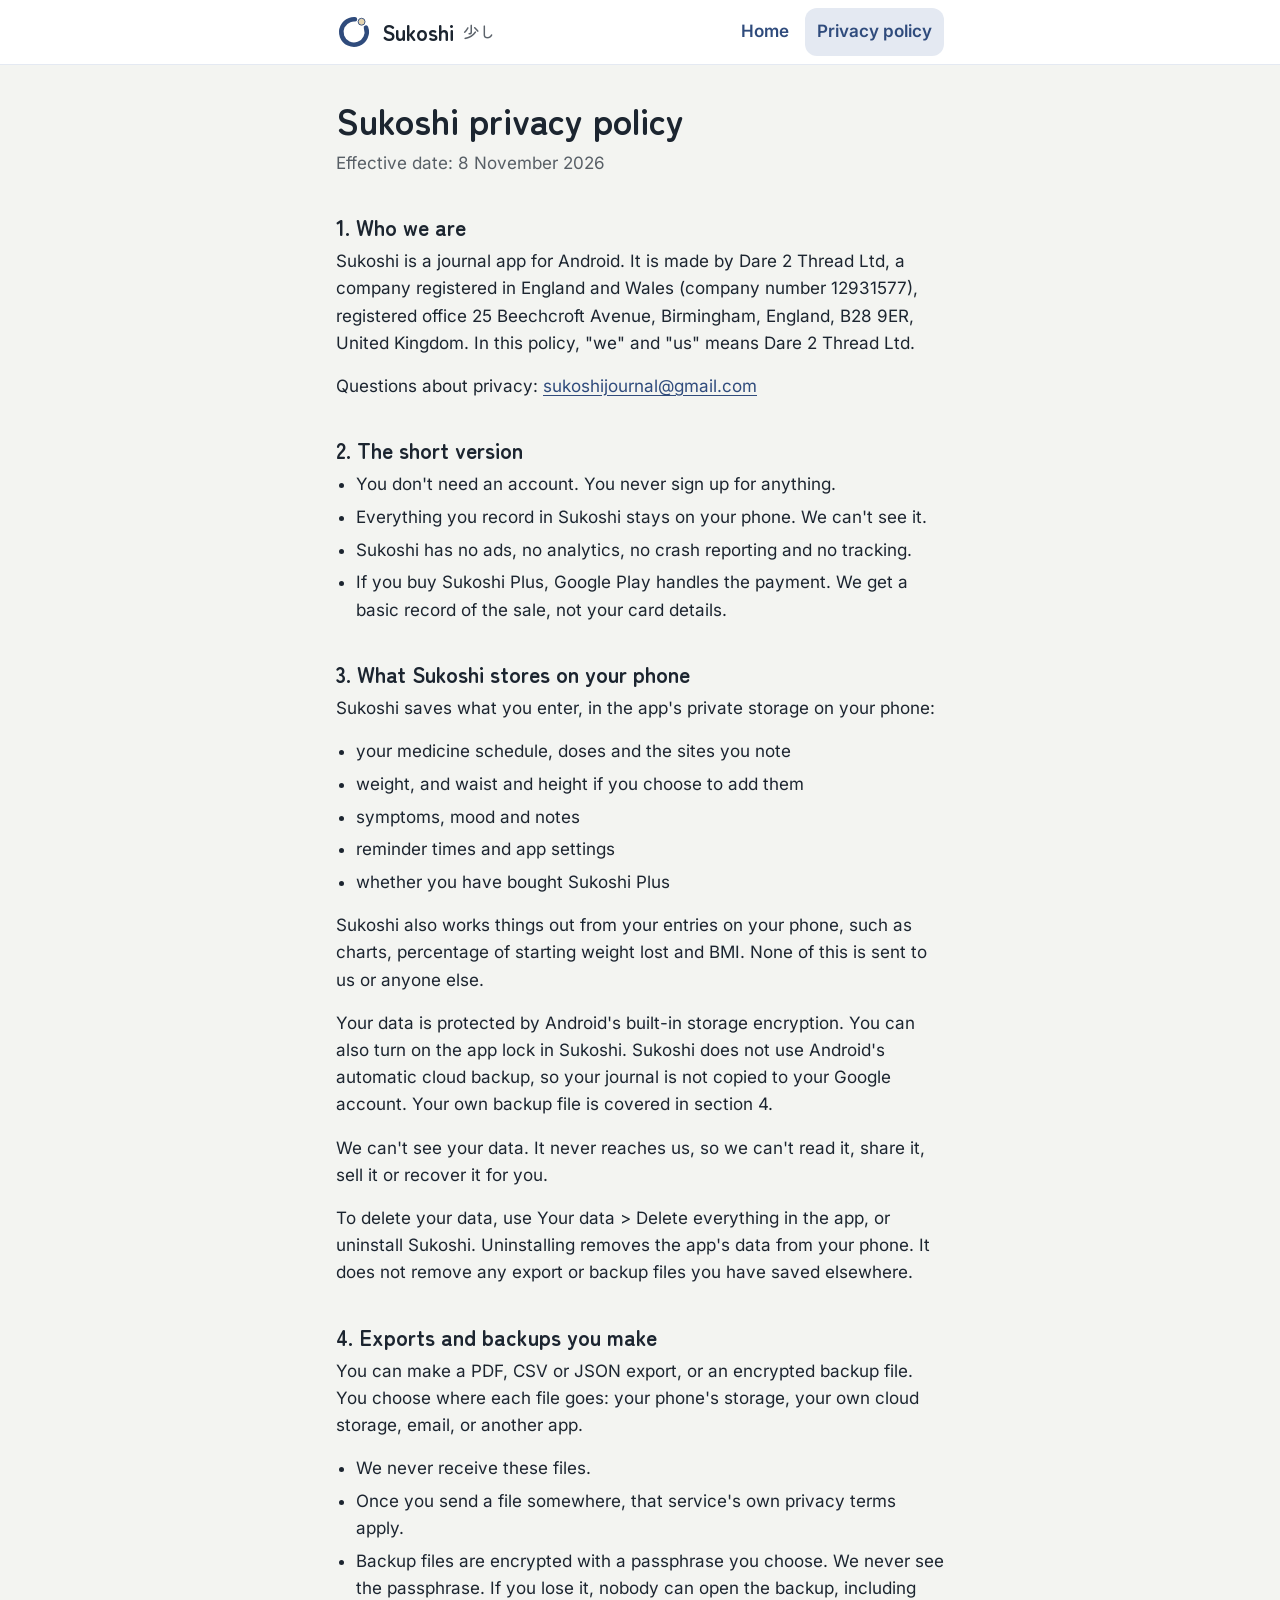
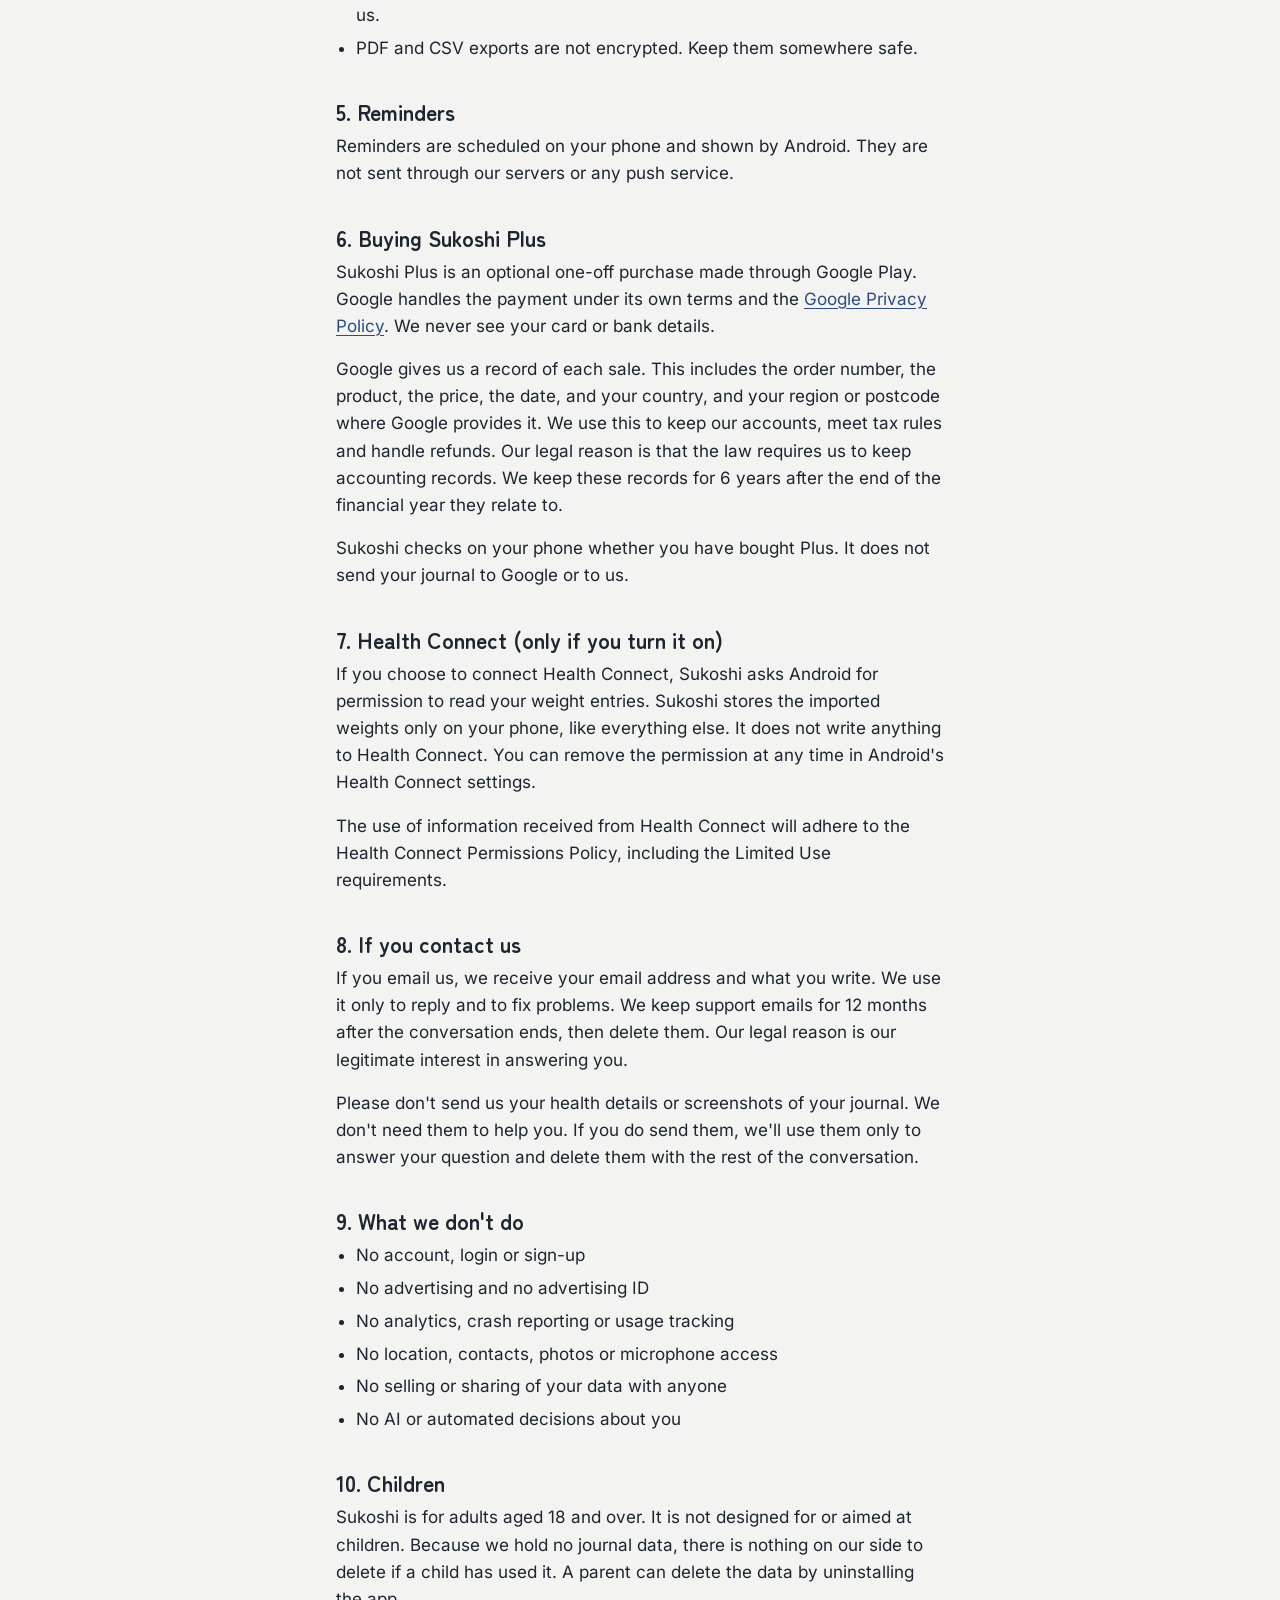
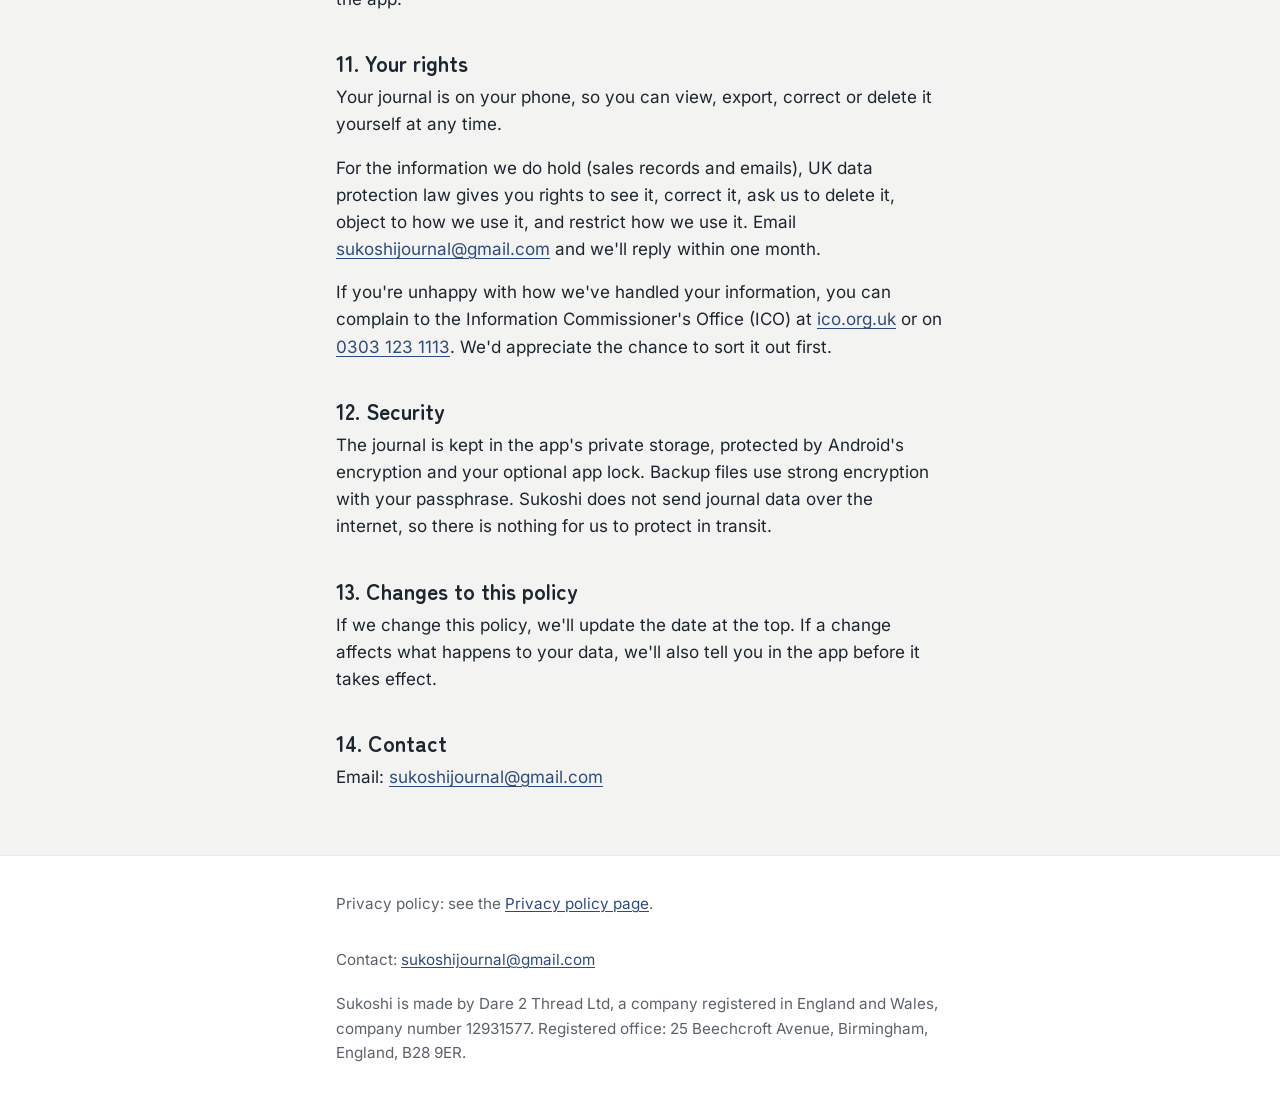
==== privacy-policy.html @ f838f562 "﻿Sukoshi website: home page and privacy policy - Two static pages from the client's approved text (v" ====
<!DOCTYPE html>
<html lang="en-GB">
<head>
  <meta charset="utf-8">
  <meta name="viewport" content="width=device-width, initial-scale=1">
  <title>Privacy policy · Sukoshi</title>
  <meta name="description" content="Sukoshi is a journal app for Android.">
  <meta name="referrer" content="no-referrer">
  <meta http-equiv="Content-Security-Policy" content="default-src 'none'; style-src 'self'; font-src 'self'; img-src 'self'; base-uri 'none'; form-action 'none'">
  <link rel="stylesheet" href="assets/site.css">
  <link rel="icon" href="assets/logo.svg" type="image/svg+xml">
</head>
<body>
  <a class="skip-link" href="#main">Skip to content</a>
  <header class="site-header">
    <div class="wrap">
      <a class="brand" href="index.html"><img src="assets/logo.svg" alt="" width="36" height="36">Sukoshi <span class="jp" lang="ja">少し</span></a>
      <nav class="site-nav" aria-label="Main">
        <a href="index.html">Home</a>
        <a href="privacy-policy.html" aria-current="page">Privacy policy</a>
      </nav>
    </div>
  </header>
  <main id="main">
    <div class="wrap">
      <h1>Sukoshi privacy policy</h1>
      <p class="effective">Effective date: 8 November 2026</p>

      <h2>1. Who we are</h2>
      <p>Sukoshi is a journal app for Android. It is made by Dare 2 Thread Ltd, a company registered in England and Wales (company number 12931577), registered office 25 Beechcroft Avenue, Birmingham, England, B28 9ER, United Kingdom. In this policy, "we" and "us" means Dare 2 Thread Ltd.</p>
      <p>Questions about privacy: <a href="mailto:sukoshijournal@gmail.com">sukoshijournal@gmail.com</a></p>

      <h2>2. The short version</h2>
      <ul>
        <li>You don't need an account. You never sign up for anything.</li>
        <li>Everything you record in Sukoshi stays on your phone. We can't see it.</li>
        <li>Sukoshi has no ads, no analytics, no crash reporting and no tracking.</li>
        <li>If you buy Sukoshi Plus, Google Play handles the payment. We get a basic record of the sale, not your card details.</li>
      </ul>

      <h2>3. What Sukoshi stores on your phone</h2>
      <p>Sukoshi saves what you enter, in the app's private storage on your phone:</p>
      <ul>
        <li>your medicine schedule, doses and the sites you note</li>
        <li>weight, and waist and height if you choose to add them</li>
        <li>symptoms, mood and notes</li>
        <li>reminder times and app settings</li>
        <li>whether you have bought Sukoshi Plus</li>
      </ul>
      <p>Sukoshi also works things out from your entries on your phone, such as charts, percentage of starting weight lost and BMI. None of this is sent to us or anyone else.</p>
      <p>Your data is protected by Android's built-in storage encryption. You can also turn on the app lock in Sukoshi. Sukoshi does not use Android's automatic cloud backup, so your journal is not copied to your Google account. Your own backup file is covered in section 4.</p>
      <p>We can't see your data. It never reaches us, so we can't read it, share it, sell it or recover it for you.</p>
      <p>To delete your data, use Your data &gt; Delete everything in the app, or uninstall Sukoshi. Uninstalling removes the app's data from your phone. It does not remove any export or backup files you have saved elsewhere.</p>

      <h2>4. Exports and backups you make</h2>
      <p>You can make a PDF, CSV or JSON export, or an encrypted backup file. You choose where each file goes: your phone's storage, your own cloud storage, email, or another app.</p>
      <ul>
        <li>We never receive these files.</li>
        <li>Once you send a file somewhere, that service's own privacy terms apply.</li>
        <li>Backup files are encrypted with a passphrase you choose. We never see the passphrase. If you lose it, nobody can open the backup, including us.</li>
        <li>PDF and CSV exports are not encrypted. Keep them somewhere safe.</li>
      </ul>

      <h2>5. Reminders</h2>
      <p>Reminders are scheduled on your phone and shown by Android. They are not sent through our servers or any push service.</p>

      <h2>6. Buying Sukoshi Plus</h2>
      <p>Sukoshi Plus is an optional one-off purchase made through Google Play. Google handles the payment under its own terms and the <a href="https://policies.google.com/privacy" rel="noopener noreferrer">Google Privacy Policy</a>. We never see your card or bank details.</p>
      <p>Google gives us a record of each sale. This includes the order number, the product, the price, the date, and your country, and your region or postcode where Google provides it. We use this to keep our accounts, meet tax rules and handle refunds. Our legal reason is that the law requires us to keep accounting records. We keep these records for 6 years after the end of the financial year they relate to.</p>
      <p>Sukoshi checks on your phone whether you have bought Plus. It does not send your journal to Google or to us.</p>

      <h2>7. Health Connect (only if you turn it on)</h2>
      <p>If you choose to connect Health Connect, Sukoshi asks Android for permission to read your weight entries. Sukoshi stores the imported weights only on your phone, like everything else. It does not write anything to Health Connect. You can remove the permission at any time in Android's Health Connect settings.</p>
      <p>The use of information received from Health Connect will adhere to the Health Connect Permissions Policy, including the Limited Use requirements.</p>

      <h2>8. If you contact us</h2>
      <p>If you email us, we receive your email address and what you write. We use it only to reply and to fix problems. We keep support emails for 12 months after the conversation ends, then delete them. Our legal reason is our legitimate interest in answering you.</p>
      <p>Please don't send us your health details or screenshots of your journal. We don't need them to help you. If you do send them, we'll use them only to answer your question and delete them with the rest of the conversation.</p>

      <h2>9. What we don't do</h2>
      <ul>
        <li>No account, login or sign-up</li>
        <li>No advertising and no advertising ID</li>
        <li>No analytics, crash reporting or usage tracking</li>
        <li>No location, contacts, photos or microphone access</li>
        <li>No selling or sharing of your data with anyone</li>
        <li>No AI or automated decisions about you</li>
      </ul>

      <h2>10. Children</h2>
      <p>Sukoshi is for adults aged 18 and over. It is not designed for or aimed at children. Because we hold no journal data, there is nothing on our side to delete if a child has used it. A parent can delete the data by uninstalling the app.</p>

      <h2>11. Your rights</h2>
      <p>Your journal is on your phone, so you can view, export, correct or delete it yourself at any time.</p>
      <p>For the information we do hold (sales records and emails), UK data protection law gives you rights to see it, correct it, ask us to delete it, object to how we use it, and restrict how we use it. Email <a href="mailto:sukoshijournal@gmail.com">sukoshijournal@gmail.com</a> and we'll reply within one month.</p>
      <p>If you're unhappy with how we've handled your information, you can complain to the Information Commissioner's Office (ICO) at <a href="https://ico.org.uk" rel="noopener noreferrer">ico.org.uk</a> or on <a href="tel:+443031231113">0303 123 1113</a>. We'd appreciate the chance to sort it out first.</p>

      <h2>12. Security</h2>
      <p>The journal is kept in the app's private storage, protected by Android's encryption and your optional app lock. Backup files use strong encryption with your passphrase. Sukoshi does not send journal data over the internet, so there is nothing for us to protect in transit.</p>

      <h2>13. Changes to this policy</h2>
      <p>If we change this policy, we'll update the date at the top. If a change affects what happens to your data, we'll also tell you in the app before it takes effect.</p>

      <h2>14. Contact</h2>
      <p>Email: <a href="mailto:sukoshijournal@gmail.com">sukoshijournal@gmail.com</a></p>
    </div>
  </main>
  <footer class="site-footer">
    <div class="wrap">
      <p>Privacy policy: see the <a href="privacy-policy.html">Privacy policy page</a>.</p>
      <p>Contact: <a href="mailto:sukoshijournal@gmail.com">sukoshijournal@gmail.com</a></p>
      <p>Sukoshi is made by Dare 2 Thread Ltd, a company registered in England and Wales, company number 12931577. Registered office: 25 Beechcroft Avenue, Birmingham, England, B28 9ER.</p>
    </div>
  </footer>
</body>
</html>
---- assets/site.css ----
/* Sukoshi website styles. Colours mirror the app's src/constants/theme.ts. No red anywhere. */

@font-face {
  font-family: 'Inter';
  src: url('fonts/inter-400.woff2') format('woff2');
  font-weight: 400;
  font-style: normal;
  font-display: swap;
}
@font-face {
  font-family: 'Inter';
  src: url('fonts/inter-600.woff2') format('woff2');
  font-weight: 600;
  font-style: normal;
  font-display: swap;
}
@font-face {
  font-family: 'Zen Maru Gothic';
  src: url('fonts/zen-maru-gothic-500.woff2') format('woff2');
  font-weight: 500;
  font-style: normal;
  font-display: swap;
}
@font-face {
  font-family: 'Zen Maru Gothic';
  src: url('fonts/zen-maru-gothic-700.woff2') format('woff2');
  font-weight: 700;
  font-style: normal;
  font-display: swap;
}

:root {
  color-scheme: light;
  --ai-indigo: #2f4b7c;
  --moss: #3e6a4b;
  --sumi-ink: #1c2530;
  --ink-muted: rgba(28, 37, 48, 0.72);
  --kinari-sand: #e6d5b0;
  --mist: #e4e9f2;
  --paper: #f3f4f1;
  --white: #ffffff;
  --ochre-text: #7f6128;
  --ochre-sand: #f6f0e1;
  --font-heading: 'Zen Maru Gothic', 'Inter', system-ui, sans-serif;
  --font-body: 'Inter', 'Zen Maru Gothic', system-ui, sans-serif;
  --gutter: 16px;
  --measure: 40rem;
  --radius: 12px;
  --touch: 48px;
}

* { box-sizing: border-box; }

html { -webkit-text-size-adjust: 100%; }

body {
  margin: 0;
  background: var(--paper);
  color: var(--sumi-ink);
  font-family: var(--font-body);
  font-weight: 400;
  font-size: 1.0625rem;
  line-height: 1.6;
}

.skip-link {
  position: absolute;
  left: var(--gutter);
  top: -100px;
  background: var(--ai-indigo);
  color: var(--white);
  padding: 0.75rem 1rem;
  border-radius: var(--radius);
  z-index: 10;
}
.skip-link:focus { top: var(--gutter); }

.wrap {
  max-width: var(--measure);
  margin: 0 auto;
  padding: 0 var(--gutter);
}

/* Header */
.site-header {
  background: var(--white);
  border-bottom: 1px solid var(--mist);
}
.site-header .wrap {
  display: flex;
  align-items: center;
  justify-content: space-between;
  gap: 1rem;
  min-height: 64px;
  flex-wrap: wrap;
}
.brand {
  display: inline-flex;
  align-items: center;
  gap: 0.6rem;
  min-height: var(--touch);
  color: var(--sumi-ink);
  text-decoration: none;
  font-family: var(--font-heading);
  font-weight: 700;
  font-size: 1.35rem;
}
.brand img { width: 36px; height: 36px; }
.brand .jp {
  font-family: 'Zen Maru Gothic', sans-serif;
  font-weight: 500;
  color: var(--ink-muted);
  font-size: 1rem;
}
.site-nav { display: flex; gap: 0.25rem; flex-wrap: wrap; }
.site-nav a {
  display: inline-flex;
  align-items: center;
  min-height: var(--touch);
  padding: 0 0.75rem;
  border-radius: var(--radius);
  color: var(--ai-indigo);
  font-weight: 600;
  text-decoration: none;
}
.site-nav a:hover { background: var(--mist); }
.site-nav a[aria-current='page'] { background: var(--mist); }

/* Content */
main { padding: 2rem 0 3rem; }

h1, h2, h3 {
  font-family: var(--font-heading);
  font-weight: 700;
  line-height: 1.25;
  color: var(--sumi-ink);
}
h1 { font-size: 2.25rem; margin: 0 0 0.5rem; }
h2 { font-size: 1.35rem; margin: 2.25rem 0 0.5rem; }
p { margin: 0 0 1rem; }

.tagline {
  font-family: var(--font-heading);
  font-weight: 500;
  font-size: 1.25rem;
  color: var(--ai-indigo);
  margin-bottom: 1.5rem;
}
.effective { color: var(--ink-muted); }

ul { padding-left: 1.25rem; margin: 0 0 1rem; }
li { margin: 0.35rem 0; }

.promises {
  list-style: none;
  padding: 0;
  margin: 1.5rem 0;
}
.promises li {
  position: relative;
  background: var(--white);
  border: 1px solid var(--mist);
  border-radius: var(--radius);
  padding: 0.9rem 1rem 0.9rem 2.6rem;
  margin: 0.6rem 0;
}
.promises li::before {
  content: '';
  position: absolute;
  left: 1rem;
  top: 1.35rem;
  width: 0.7rem;
  height: 0.7rem;
  border-radius: 50%;
  background: var(--kinari-sand);
  border: 2px solid var(--ai-indigo);
}

/* A quiet label, not a button: it isn't tappable, so it mustn't look like it is. */
.coming-soon {
  display: inline-block;
  color: var(--ai-indigo);
  font-weight: 600;
  border-left: 4px solid var(--kinari-sand);
  padding: 0.2rem 0 0.2rem 0.75rem;
  margin: 0.5rem 0 1.5rem;
}

.notice {
  background: var(--mist);
  border-radius: var(--radius);
  padding: 1rem 1.1rem;
  margin: 1.5rem 0;
}

a { color: var(--ai-indigo); text-underline-offset: 0.15em; }
a:focus-visible, .site-nav a:focus-visible, .brand:focus-visible {
  outline: 3px solid var(--ai-indigo);
  outline-offset: 2px;
}

/* Footer */
.site-footer {
  border-top: 1px solid var(--mist);
  background: var(--white);
  color: var(--ink-muted);
  font-size: 0.95rem;
  padding: 1.5rem 0 2rem;
}
.site-footer p { margin: 0 0 0.5rem; }
.site-footer a {
  display: inline-flex;
  align-items: center;
  min-height: var(--touch);
}

@media (max-width: 480px) {
  h1 { font-size: 1.9rem; }
  body { font-size: 1rem; }
}
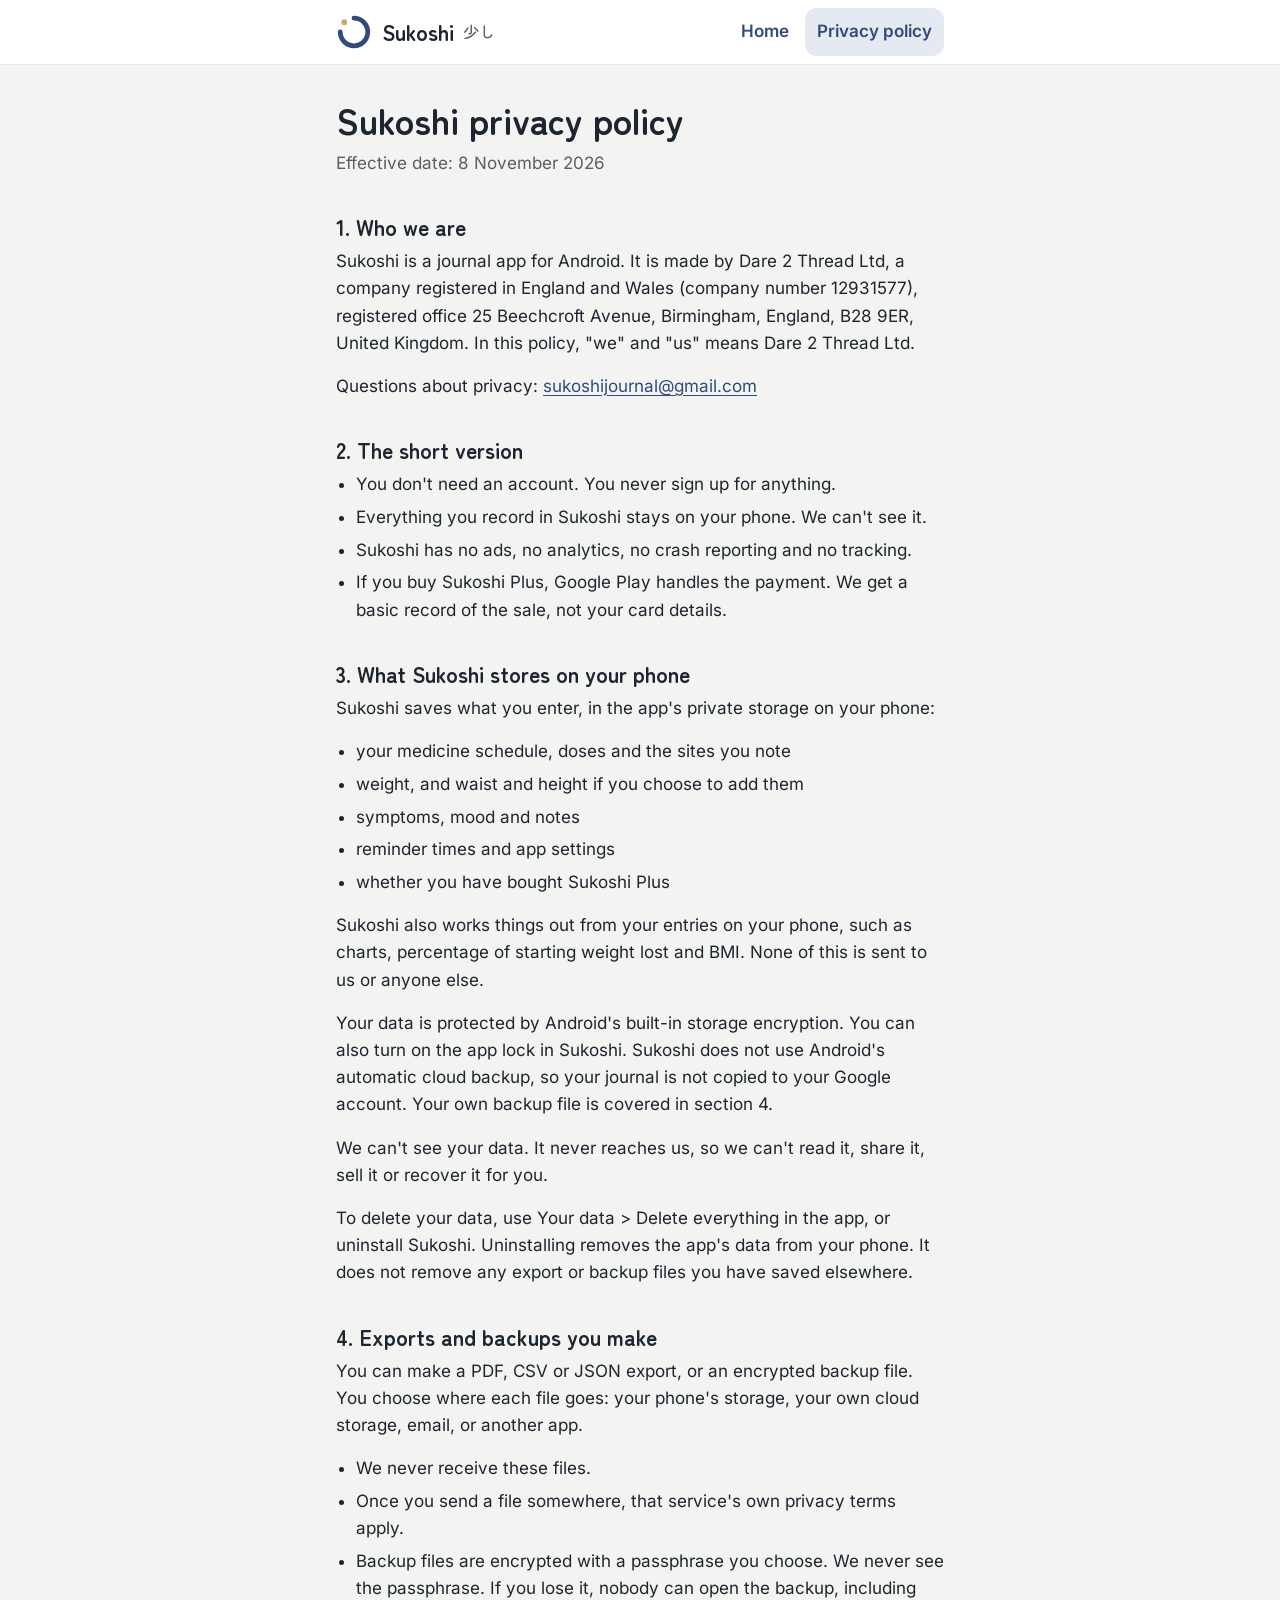
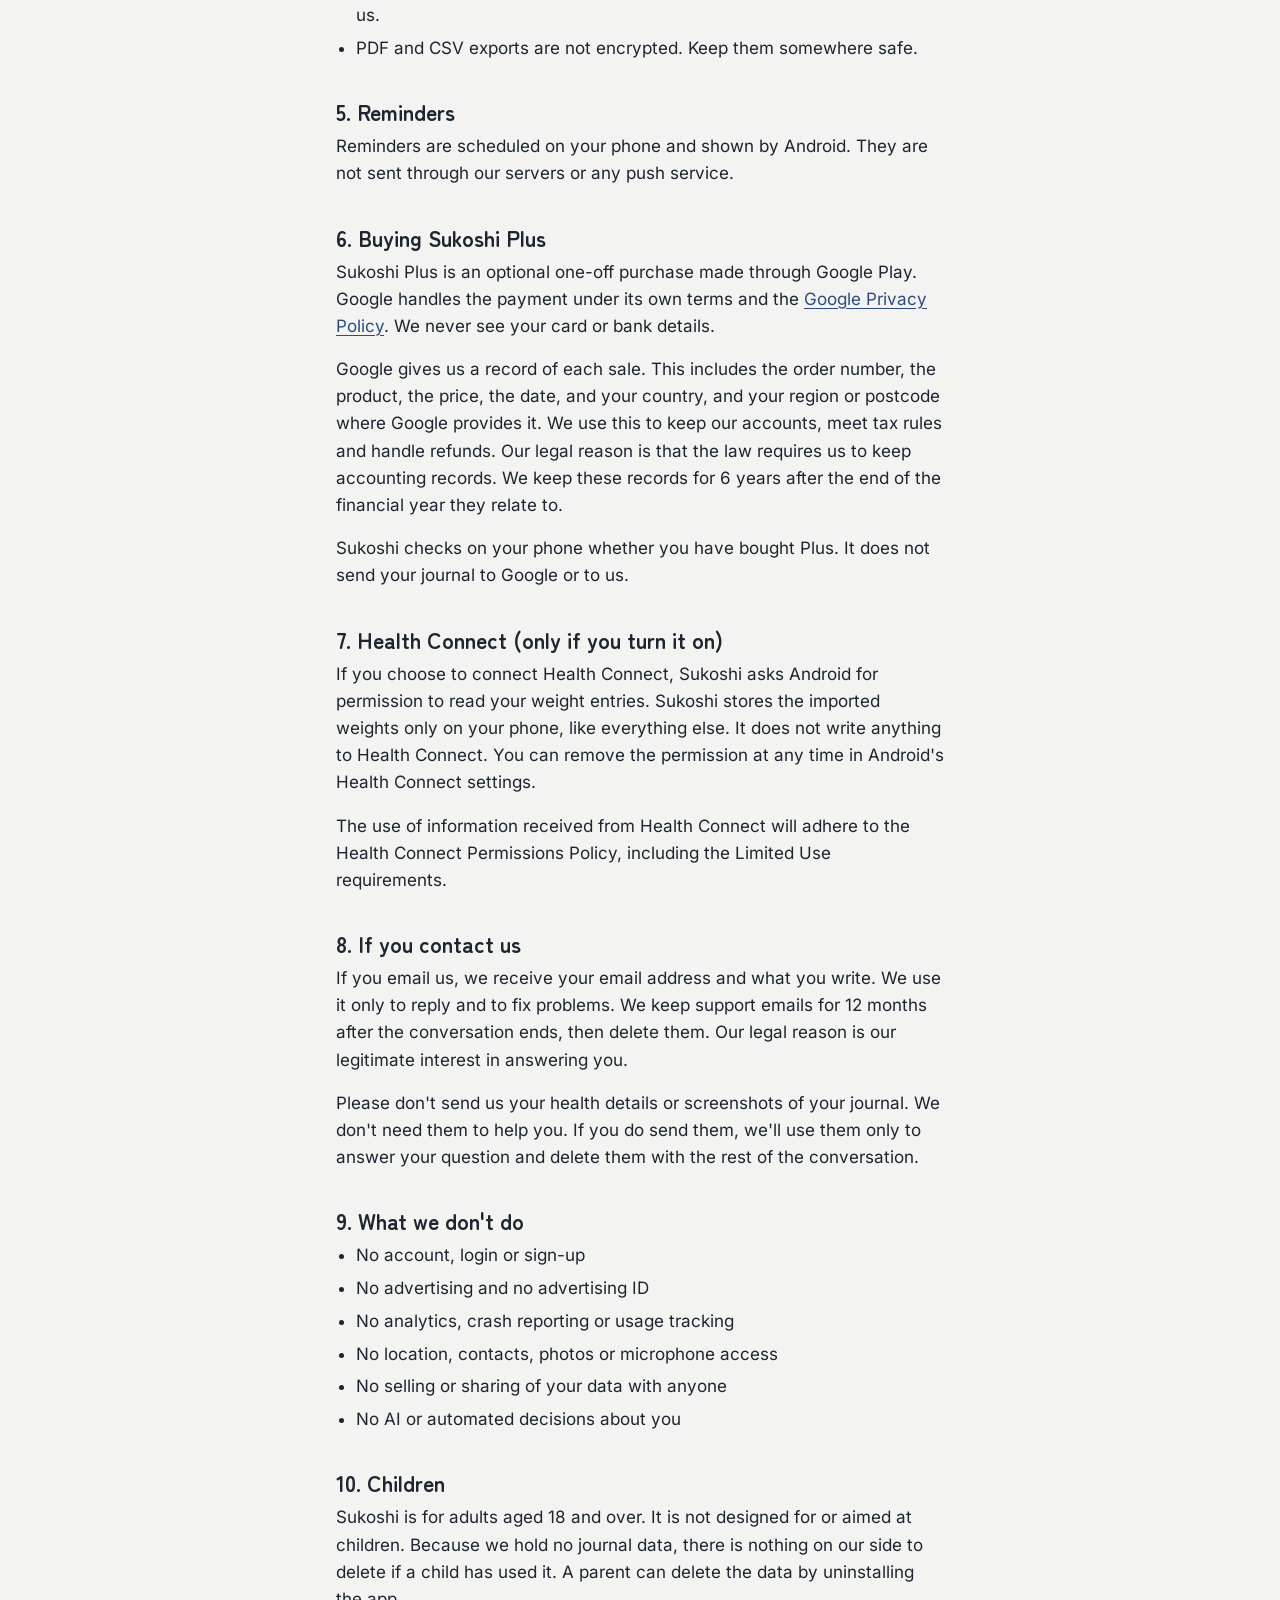
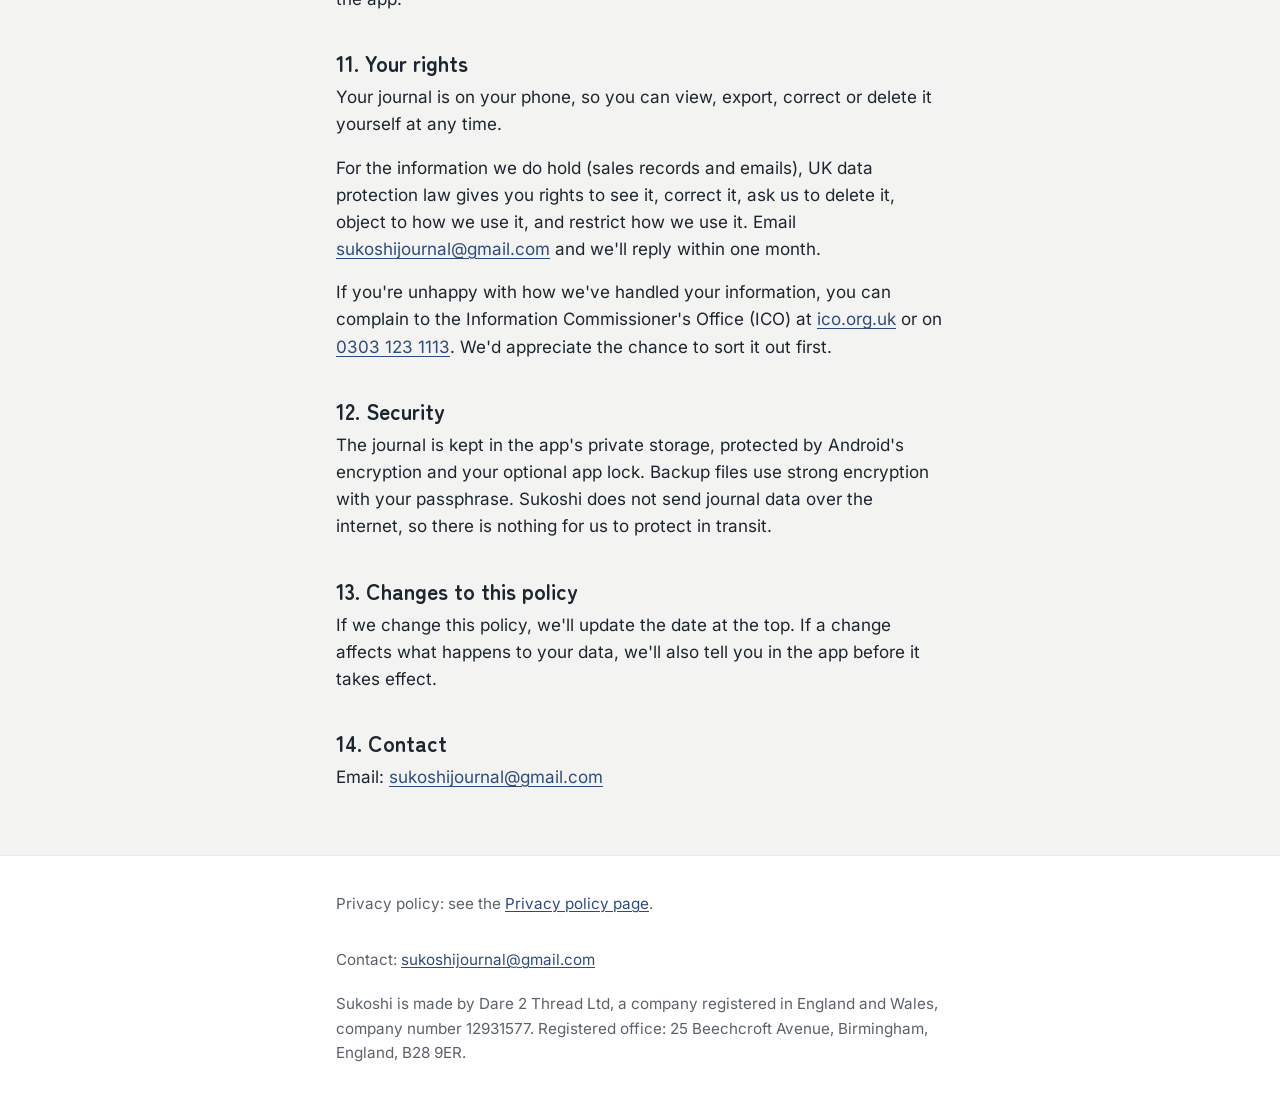
==== commit 6e84d41c: "Use the real Sukoshi logo and app-icon favicon Replaces the stand-in logo.svg with sukoshi-mark.svg " ====
--- a/privacy-policy.html
+++ b/privacy-policy.html
@@ -8,13 +8,13 @@
   <meta name="referrer" content="no-referrer">
   <meta http-equiv="Content-Security-Policy" content="default-src 'none'; style-src 'self'; font-src 'self'; img-src 'self'; base-uri 'none'; form-action 'none'">
   <link rel="stylesheet" href="assets/site.css">
-  <link rel="icon" href="assets/logo.svg" type="image/svg+xml">
+  <link rel="icon" href="assets/sukoshi-icon.svg" type="image/svg+xml">
 </head>
 <body>
   <a class="skip-link" href="#main">Skip to content</a>
   <header class="site-header">
     <div class="wrap">
-      <a class="brand" href="index.html"><img src="assets/logo.svg" alt="" width="36" height="36">Sukoshi <span class="jp" lang="ja">少し</span></a>
+      <a class="brand" href="index.html"><img src="assets/sukoshi-mark.svg" alt="" width="36" height="36">Sukoshi <span class="jp" lang="ja">少し</span></a>
       <nav class="site-nav" aria-label="Main">
         <a href="index.html">Home</a>
         <a href="privacy-policy.html" aria-current="page">Privacy policy</a>
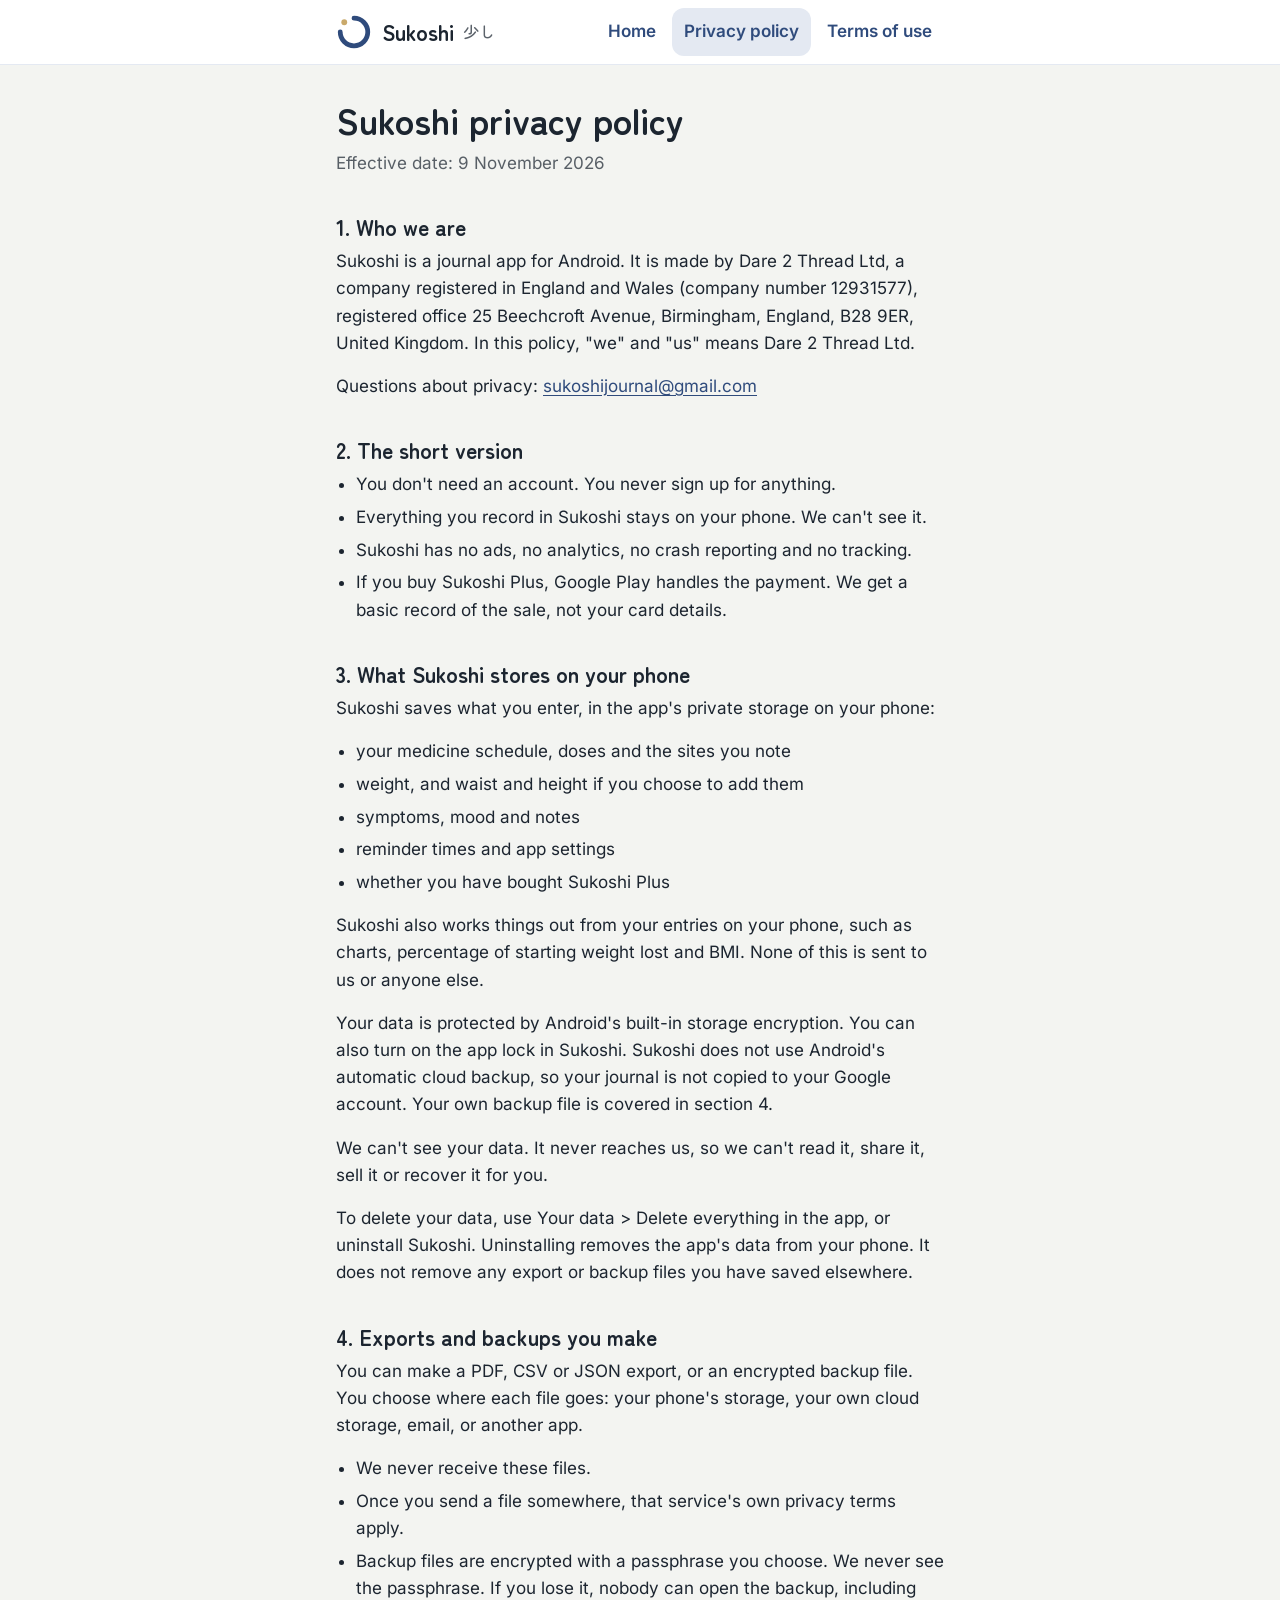
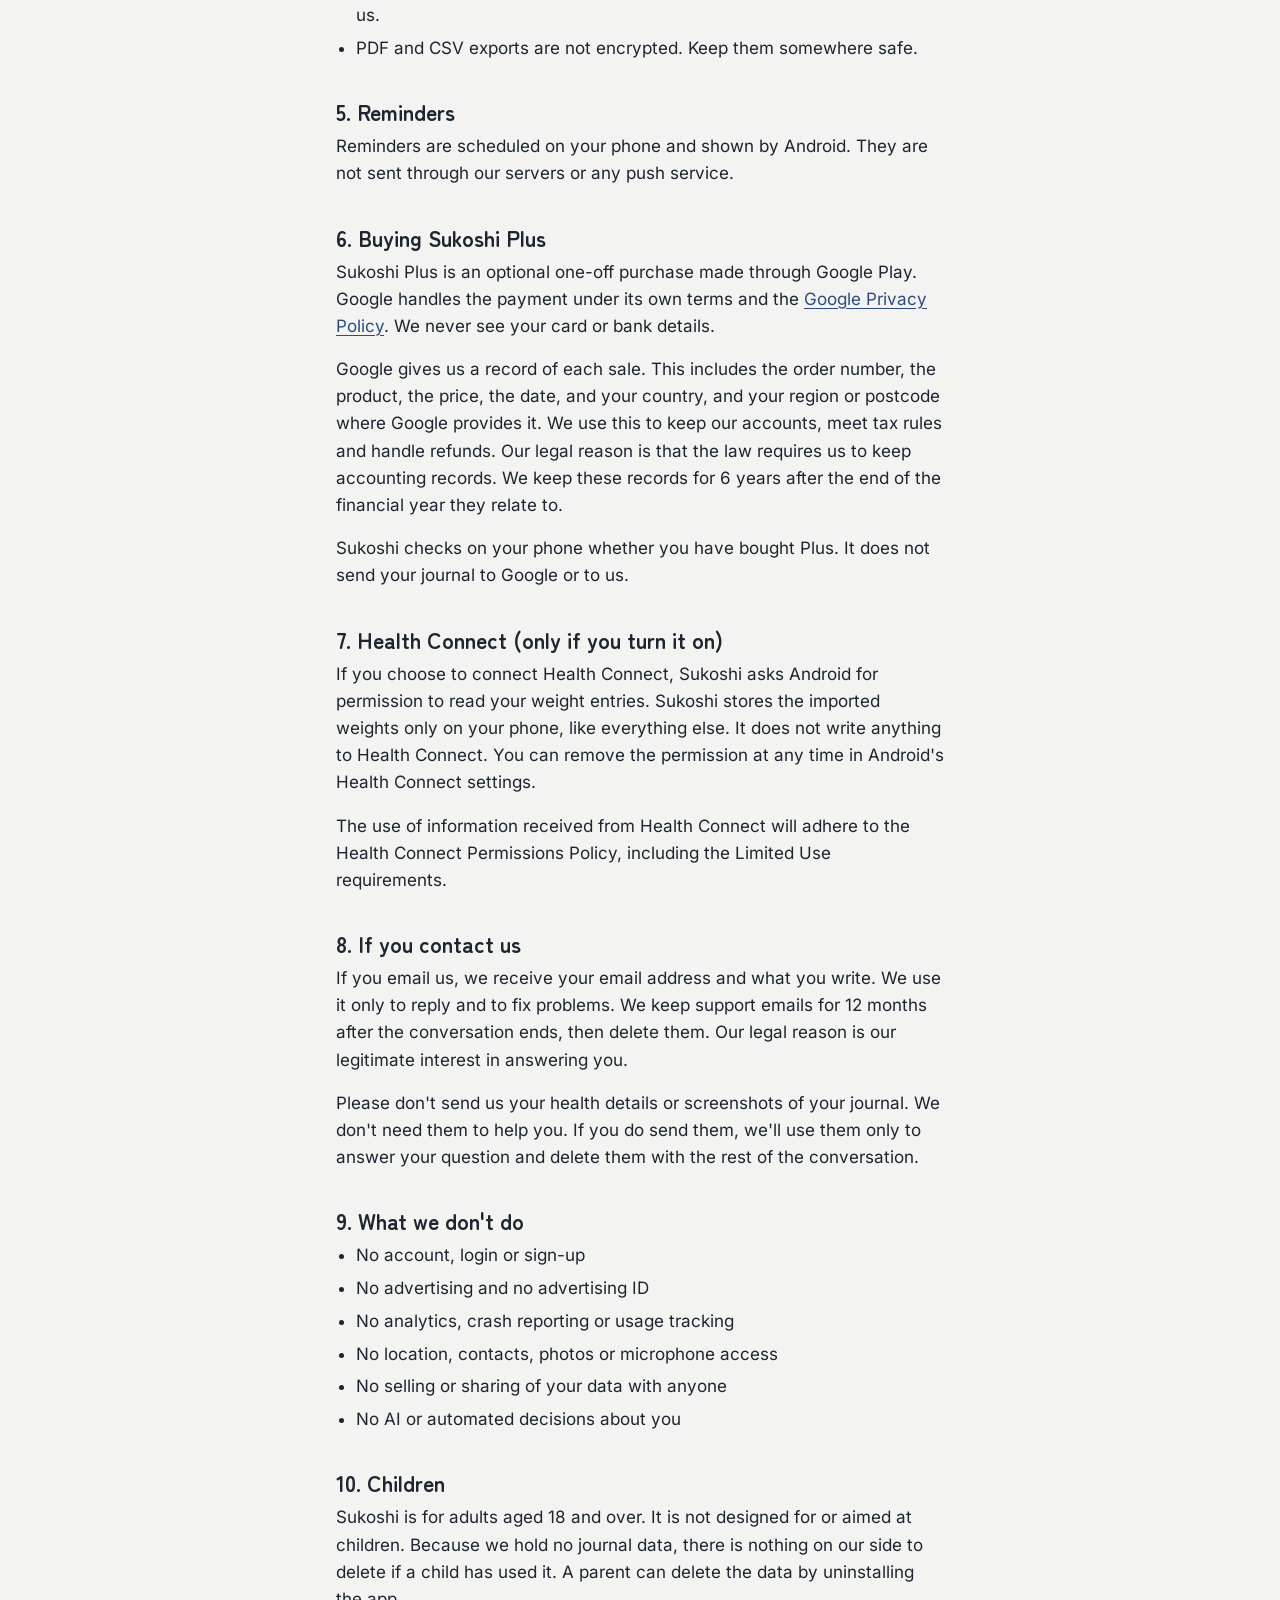
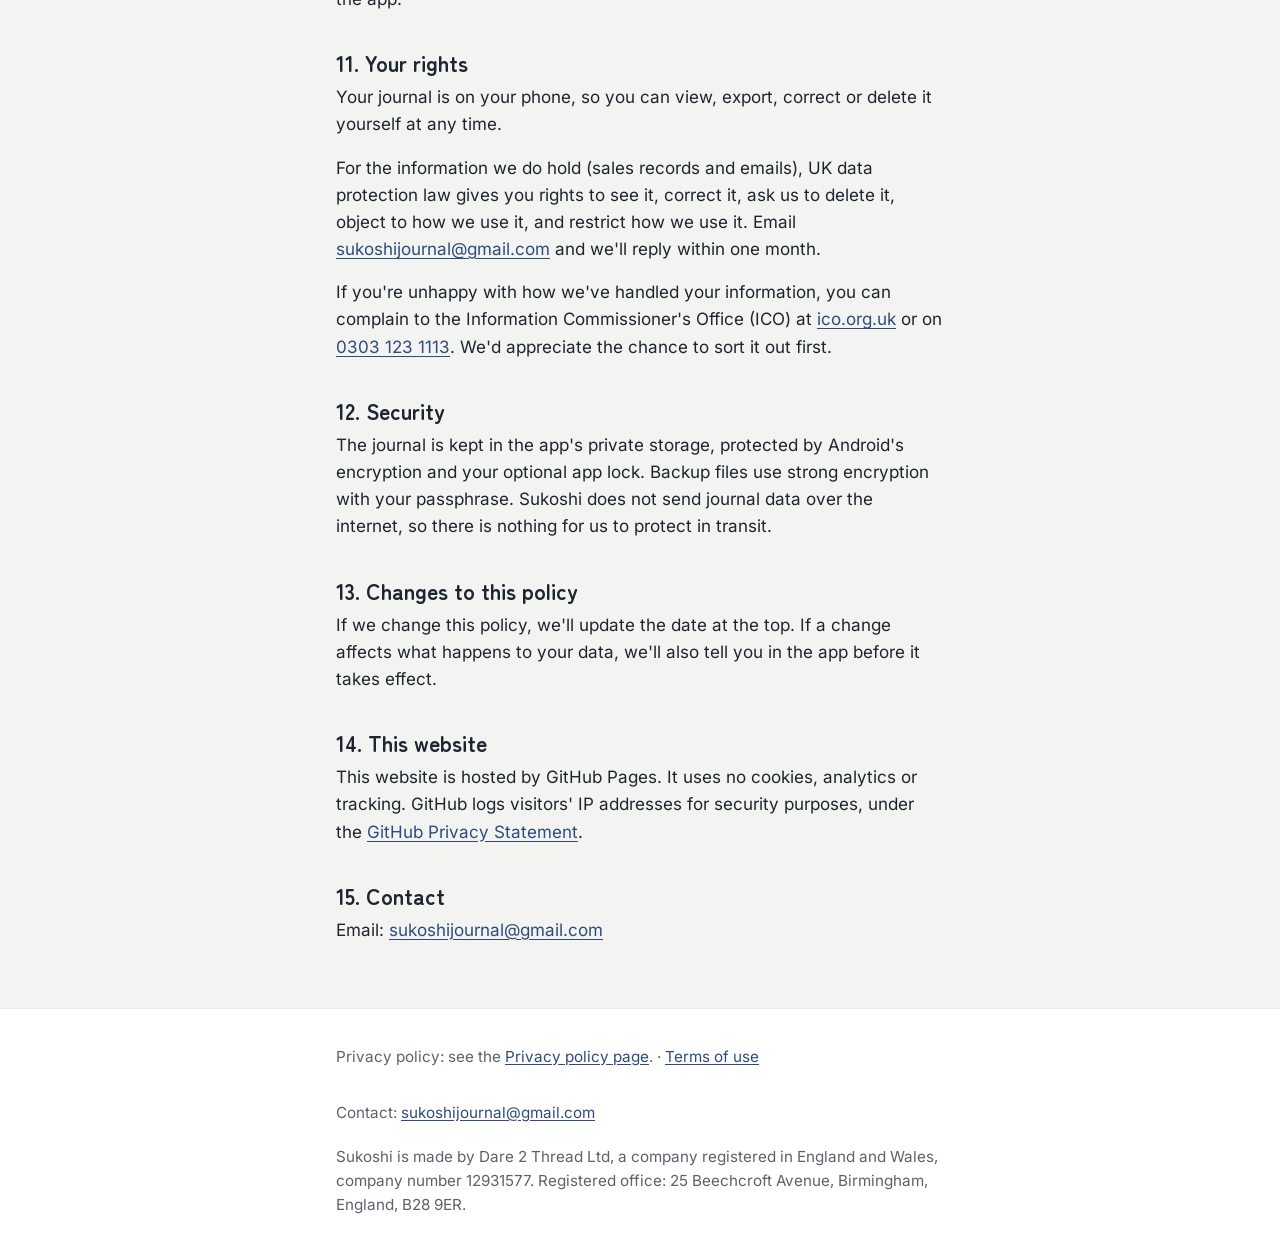
==== commit 37e11a2c: "Add terms of use; privacy policy section 14 (this website) - terms.html from the client's text word " ====
--- a/privacy-policy.html
+++ b/privacy-policy.html
@@ -18,13 +18,14 @@
       <nav class="site-nav" aria-label="Main">
         <a href="index.html">Home</a>
         <a href="privacy-policy.html" aria-current="page">Privacy policy</a>
+        <a href="terms.html">Terms of use</a>
       </nav>
     </div>
   </header>
   <main id="main">
     <div class="wrap">
       <h1>Sukoshi privacy policy</h1>
-      <p class="effective">Effective date: 8 November 2026</p>
+      <p class="effective">Effective date: 9 November 2026</p>
 
       <h2>1. Who we are</h2>
       <p>Sukoshi is a journal app for Android. It is made by Dare 2 Thread Ltd, a company registered in England and Wales (company number 12931577), registered office 25 Beechcroft Avenue, Birmingham, England, B28 9ER, United Kingdom. In this policy, "we" and "us" means Dare 2 Thread Ltd.</p>
@@ -101,13 +102,16 @@
       <h2>13. Changes to this policy</h2>
       <p>If we change this policy, we'll update the date at the top. If a change affects what happens to your data, we'll also tell you in the app before it takes effect.</p>
 
-      <h2>14. Contact</h2>
+      <h2>14. This website</h2>
+      <p>This website is hosted by GitHub Pages. It uses no cookies, analytics or tracking. GitHub logs visitors' IP addresses for security purposes, under the <a href="https://docs.github.com/en/site-policy/privacy-policies/github-general-privacy-statement" rel="noopener noreferrer">GitHub Privacy Statement</a>.</p>
+
+      <h2>15. Contact</h2>
       <p>Email: <a href="mailto:sukoshijournal@gmail.com">sukoshijournal@gmail.com</a></p>
     </div>
   </main>
   <footer class="site-footer">
     <div class="wrap">
-      <p>Privacy policy: see the <a href="privacy-policy.html">Privacy policy page</a>.</p>
+      <p>Privacy policy: see the <a href="privacy-policy.html">Privacy policy page</a>. · <a href="terms.html">Terms of use</a></p>
       <p>Contact: <a href="mailto:sukoshijournal@gmail.com">sukoshijournal@gmail.com</a></p>
       <p>Sukoshi is made by Dare 2 Thread Ltd, a company registered in England and Wales, company number 12931577. Registered office: 25 Beechcroft Avenue, Birmingham, England, B28 9ER.</p>
     </div>
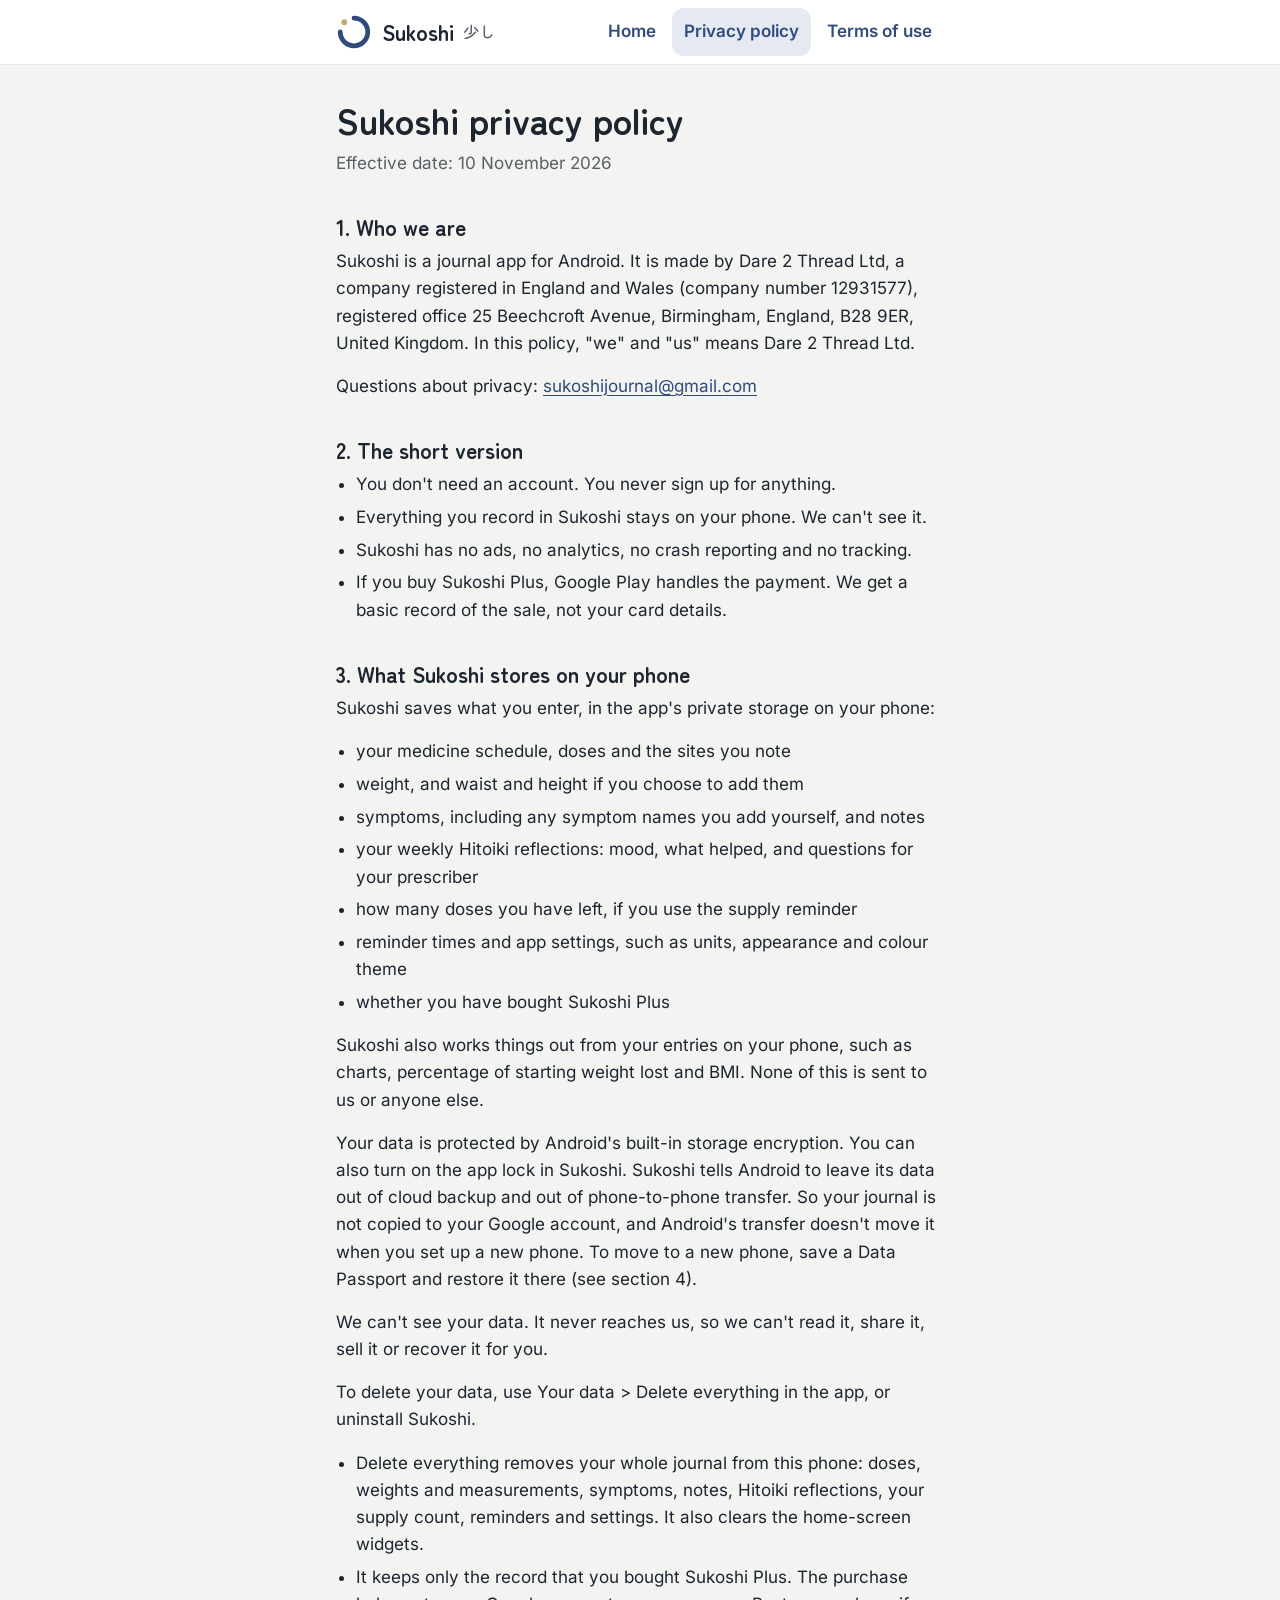
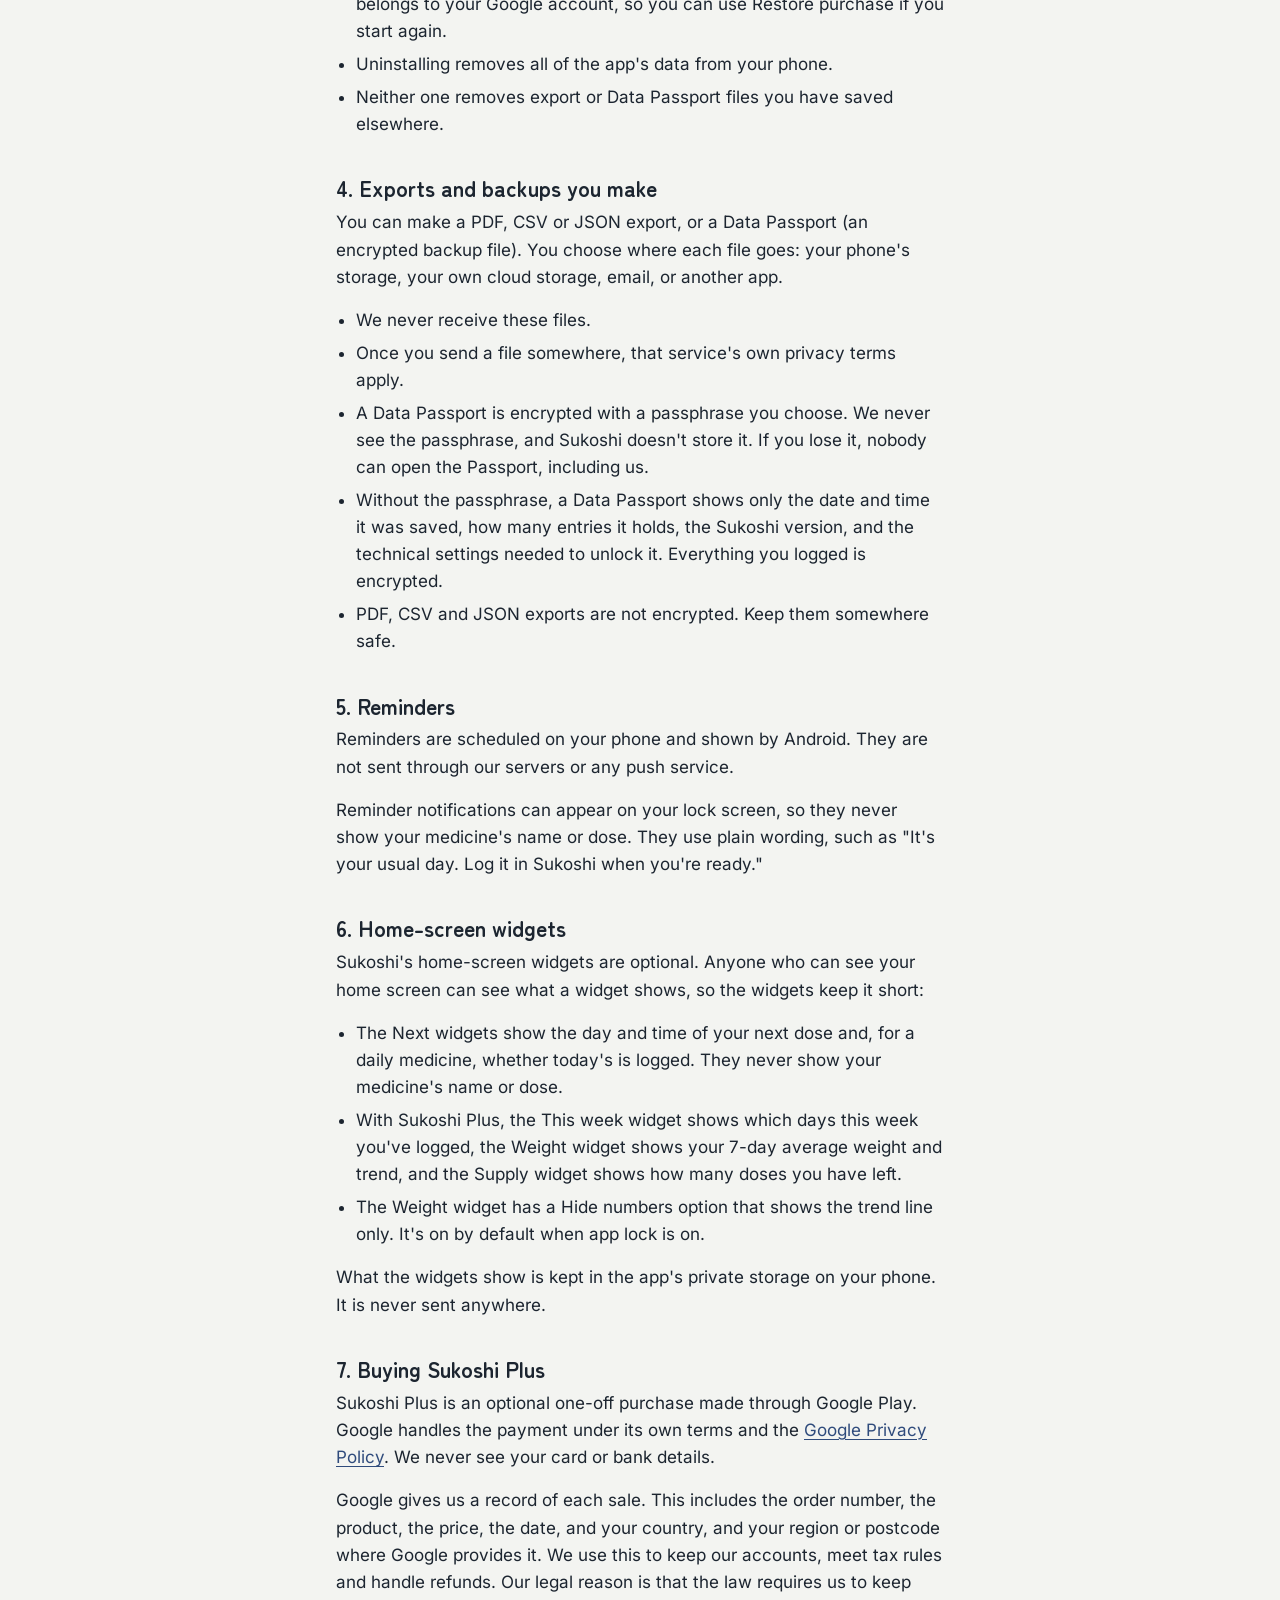
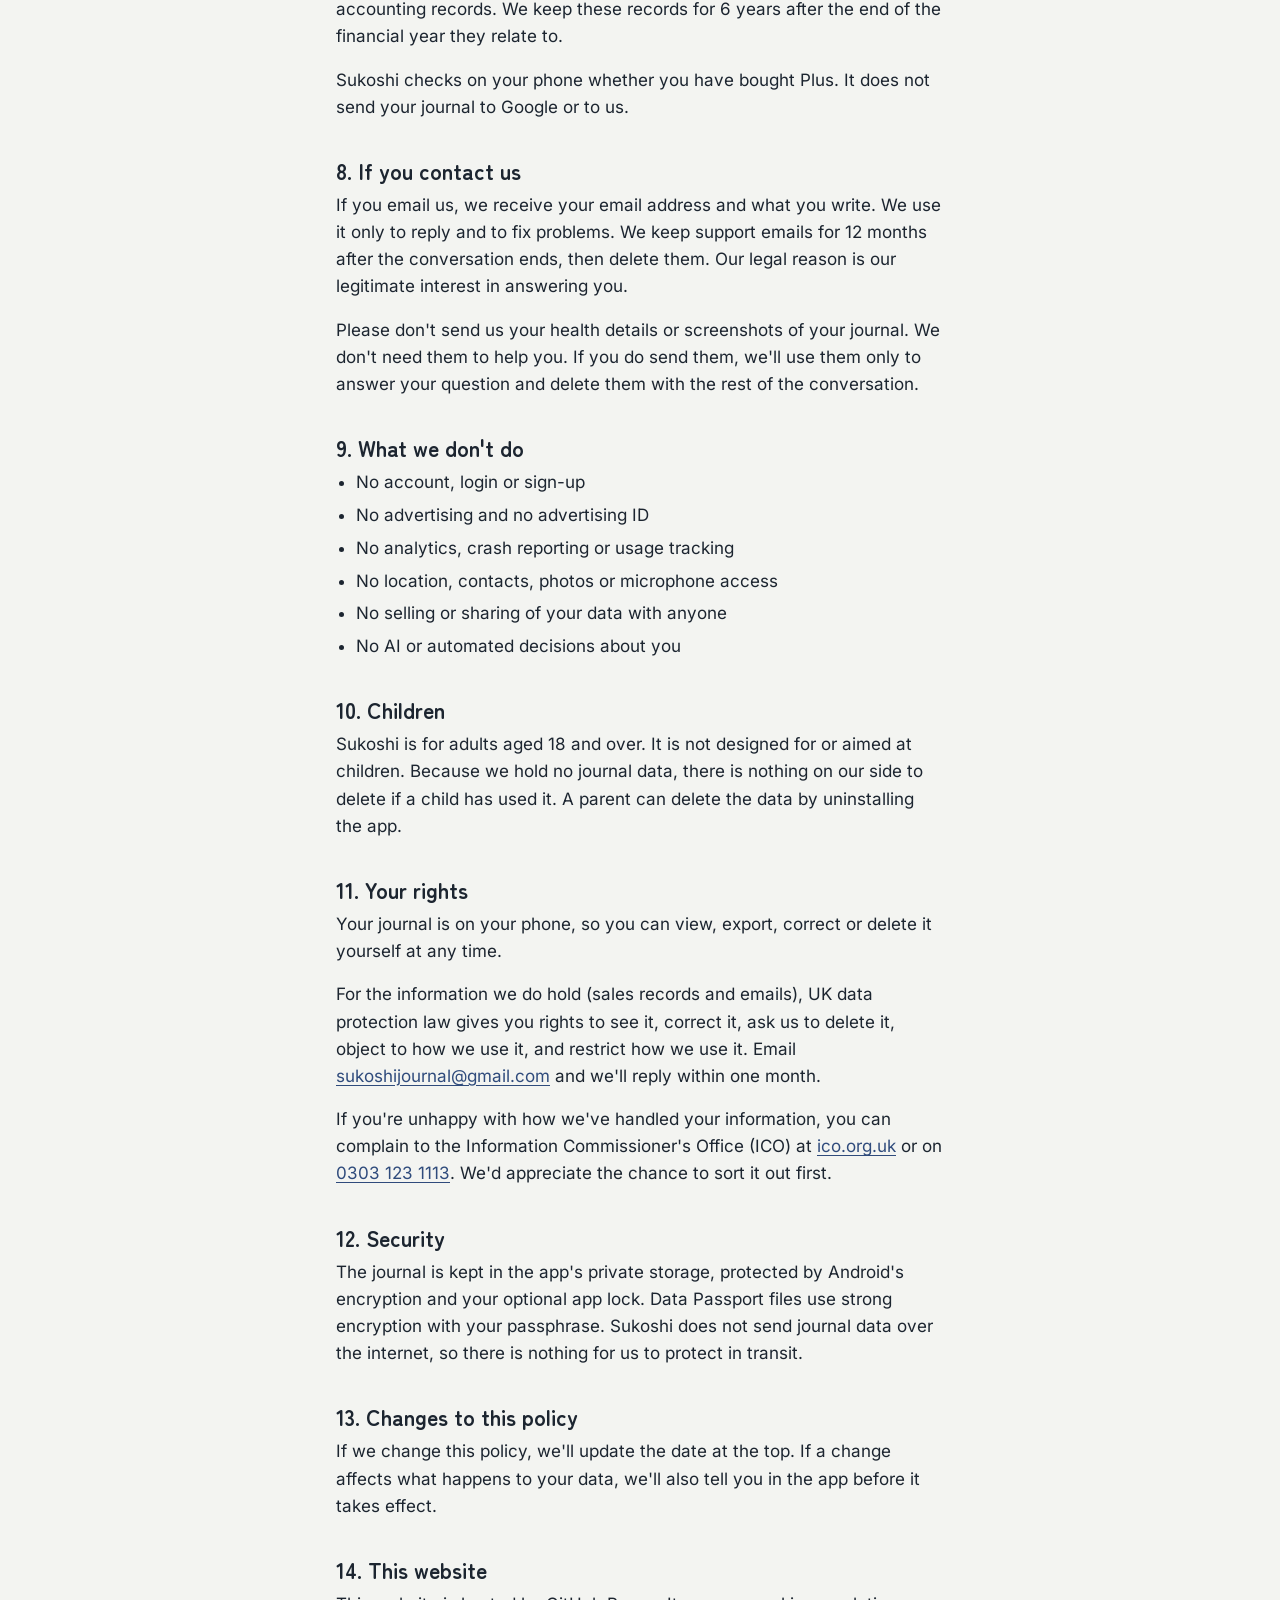
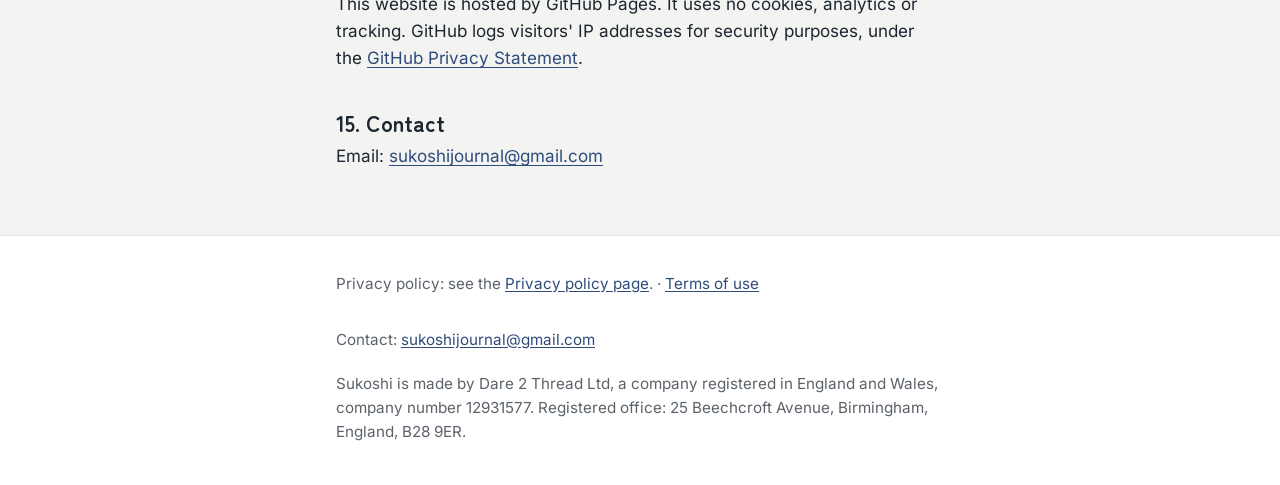
==== commit 83805082: "Privacy policy and home page: match what the app does (10 Nov 2026) Policy: remove Health Connect (n" ====
--- a/privacy-policy.html
+++ b/privacy-policy.html
@@ -25,7 +25,7 @@
   <main id="main">
     <div class="wrap">
       <h1>Sukoshi privacy policy</h1>
-      <p class="effective">Effective date: 9 November 2026</p>
+      <p class="effective">Effective date: 10 November 2026</p>
 
       <h2>1. Who we are</h2>
       <p>Sukoshi is a journal app for Android. It is made by Dare 2 Thread Ltd, a company registered in England and Wales (company number 12931577), registered office 25 Beechcroft Avenue, Birmingham, England, B28 9ER, United Kingdom. In this policy, "we" and "us" means Dare 2 Thread Ltd.</p>
@@ -44,35 +44,50 @@
       <ul>
         <li>your medicine schedule, doses and the sites you note</li>
         <li>weight, and waist and height if you choose to add them</li>
-        <li>symptoms, mood and notes</li>
-        <li>reminder times and app settings</li>
+        <li>symptoms, including any symptom names you add yourself, and notes</li>
+        <li>your weekly Hitoiki reflections: mood, what helped, and questions for your prescriber</li>
+        <li>how many doses you have left, if you use the supply reminder</li>
+        <li>reminder times and app settings, such as units, appearance and colour theme</li>
         <li>whether you have bought Sukoshi Plus</li>
       </ul>
       <p>Sukoshi also works things out from your entries on your phone, such as charts, percentage of starting weight lost and BMI. None of this is sent to us or anyone else.</p>
-      <p>Your data is protected by Android's built-in storage encryption. You can also turn on the app lock in Sukoshi. Sukoshi does not use Android's automatic cloud backup, so your journal is not copied to your Google account. Your own backup file is covered in section 4.</p>
+      <p>Your data is protected by Android's built-in storage encryption. You can also turn on the app lock in Sukoshi. Sukoshi tells Android to leave its data out of cloud backup and out of phone-to-phone transfer. So your journal is not copied to your Google account, and Android's transfer doesn't move it when you set up a new phone. To move to a new phone, save a Data Passport and restore it there (see section 4).</p>
       <p>We can't see your data. It never reaches us, so we can't read it, share it, sell it or recover it for you.</p>
-      <p>To delete your data, use Your data &gt; Delete everything in the app, or uninstall Sukoshi. Uninstalling removes the app's data from your phone. It does not remove any export or backup files you have saved elsewhere.</p>
+      <p>To delete your data, use Your data &gt; Delete everything in the app, or uninstall Sukoshi.</p>
+      <ul>
+        <li>Delete everything removes your whole journal from this phone: doses, weights and measurements, symptoms, notes, Hitoiki reflections, your supply count, reminders and settings. It also clears the home-screen widgets.</li>
+        <li>It keeps only the record that you bought Sukoshi Plus. The purchase belongs to your Google account, so you can use Restore purchase if you start again.</li>
+        <li>Uninstalling removes all of the app's data from your phone.</li>
+        <li>Neither one removes export or Data Passport files you have saved elsewhere.</li>
+      </ul>
 
       <h2>4. Exports and backups you make</h2>
-      <p>You can make a PDF, CSV or JSON export, or an encrypted backup file. You choose where each file goes: your phone's storage, your own cloud storage, email, or another app.</p>
+      <p>You can make a PDF, CSV or JSON export, or a Data Passport (an encrypted backup file). You choose where each file goes: your phone's storage, your own cloud storage, email, or another app.</p>
       <ul>
         <li>We never receive these files.</li>
         <li>Once you send a file somewhere, that service's own privacy terms apply.</li>
-        <li>Backup files are encrypted with a passphrase you choose. We never see the passphrase. If you lose it, nobody can open the backup, including us.</li>
-        <li>PDF and CSV exports are not encrypted. Keep them somewhere safe.</li>
+        <li>A Data Passport is encrypted with a passphrase you choose. We never see the passphrase, and Sukoshi doesn't store it. If you lose it, nobody can open the Passport, including us.</li>
+        <li>Without the passphrase, a Data Passport shows only the date and time it was saved, how many entries it holds, the Sukoshi version, and the technical settings needed to unlock it. Everything you logged is encrypted.</li>
+        <li>PDF, CSV and JSON exports are not encrypted. Keep them somewhere safe.</li>
       </ul>
 
       <h2>5. Reminders</h2>
       <p>Reminders are scheduled on your phone and shown by Android. They are not sent through our servers or any push service.</p>
+      <p>Reminder notifications can appear on your lock screen, so they never show your medicine's name or dose. They use plain wording, such as "It's your usual day. Log it in Sukoshi when you're ready."</p>
 
-      <h2>6. Buying Sukoshi Plus</h2>
+      <h2>6. Home-screen widgets</h2>
+      <p>Sukoshi's home-screen widgets are optional. Anyone who can see your home screen can see what a widget shows, so the widgets keep it short:</p>
+      <ul>
+        <li>The Next widgets show the day and time of your next dose and, for a daily medicine, whether today's is logged. They never show your medicine's name or dose.</li>
+        <li>With Sukoshi Plus, the This week widget shows which days this week you've logged, the Weight widget shows your 7-day average weight and trend, and the Supply widget shows how many doses you have left.</li>
+        <li>The Weight widget has a Hide numbers option that shows the trend line only. It's on by default when app lock is on.</li>
+      </ul>
+      <p>What the widgets show is kept in the app's private storage on your phone. It is never sent anywhere.</p>
+
+      <h2>7. Buying Sukoshi Plus</h2>
       <p>Sukoshi Plus is an optional one-off purchase made through Google Play. Google handles the payment under its own terms and the <a href="https://policies.google.com/privacy" rel="noopener noreferrer">Google Privacy Policy</a>. We never see your card or bank details.</p>
       <p>Google gives us a record of each sale. This includes the order number, the product, the price, the date, and your country, and your region or postcode where Google provides it. We use this to keep our accounts, meet tax rules and handle refunds. Our legal reason is that the law requires us to keep accounting records. We keep these records for 6 years after the end of the financial year they relate to.</p>
       <p>Sukoshi checks on your phone whether you have bought Plus. It does not send your journal to Google or to us.</p>
-
-      <h2>7. Health Connect (only if you turn it on)</h2>
-      <p>If you choose to connect Health Connect, Sukoshi asks Android for permission to read your weight entries. Sukoshi stores the imported weights only on your phone, like everything else. It does not write anything to Health Connect. You can remove the permission at any time in Android's Health Connect settings.</p>
-      <p>The use of information received from Health Connect will adhere to the Health Connect Permissions Policy, including the Limited Use requirements.</p>
 
       <h2>8. If you contact us</h2>
       <p>If you email us, we receive your email address and what you write. We use it only to reply and to fix problems. We keep support emails for 12 months after the conversation ends, then delete them. Our legal reason is our legitimate interest in answering you.</p>
@@ -97,7 +112,7 @@
       <p>If you're unhappy with how we've handled your information, you can complain to the Information Commissioner's Office (ICO) at <a href="https://ico.org.uk" rel="noopener noreferrer">ico.org.uk</a> or on <a href="tel:+443031231113">0303 123 1113</a>. We'd appreciate the chance to sort it out first.</p>
 
       <h2>12. Security</h2>
-      <p>The journal is kept in the app's private storage, protected by Android's encryption and your optional app lock. Backup files use strong encryption with your passphrase. Sukoshi does not send journal data over the internet, so there is nothing for us to protect in transit.</p>
+      <p>The journal is kept in the app's private storage, protected by Android's encryption and your optional app lock. Data Passport files use strong encryption with your passphrase. Sukoshi does not send journal data over the internet, so there is nothing for us to protect in transit.</p>
 
       <h2>13. Changes to this policy</h2>
       <p>If we change this policy, we'll update the date at the top. If a change affects what happens to your data, we'll also tell you in the app before it takes effect.</p>
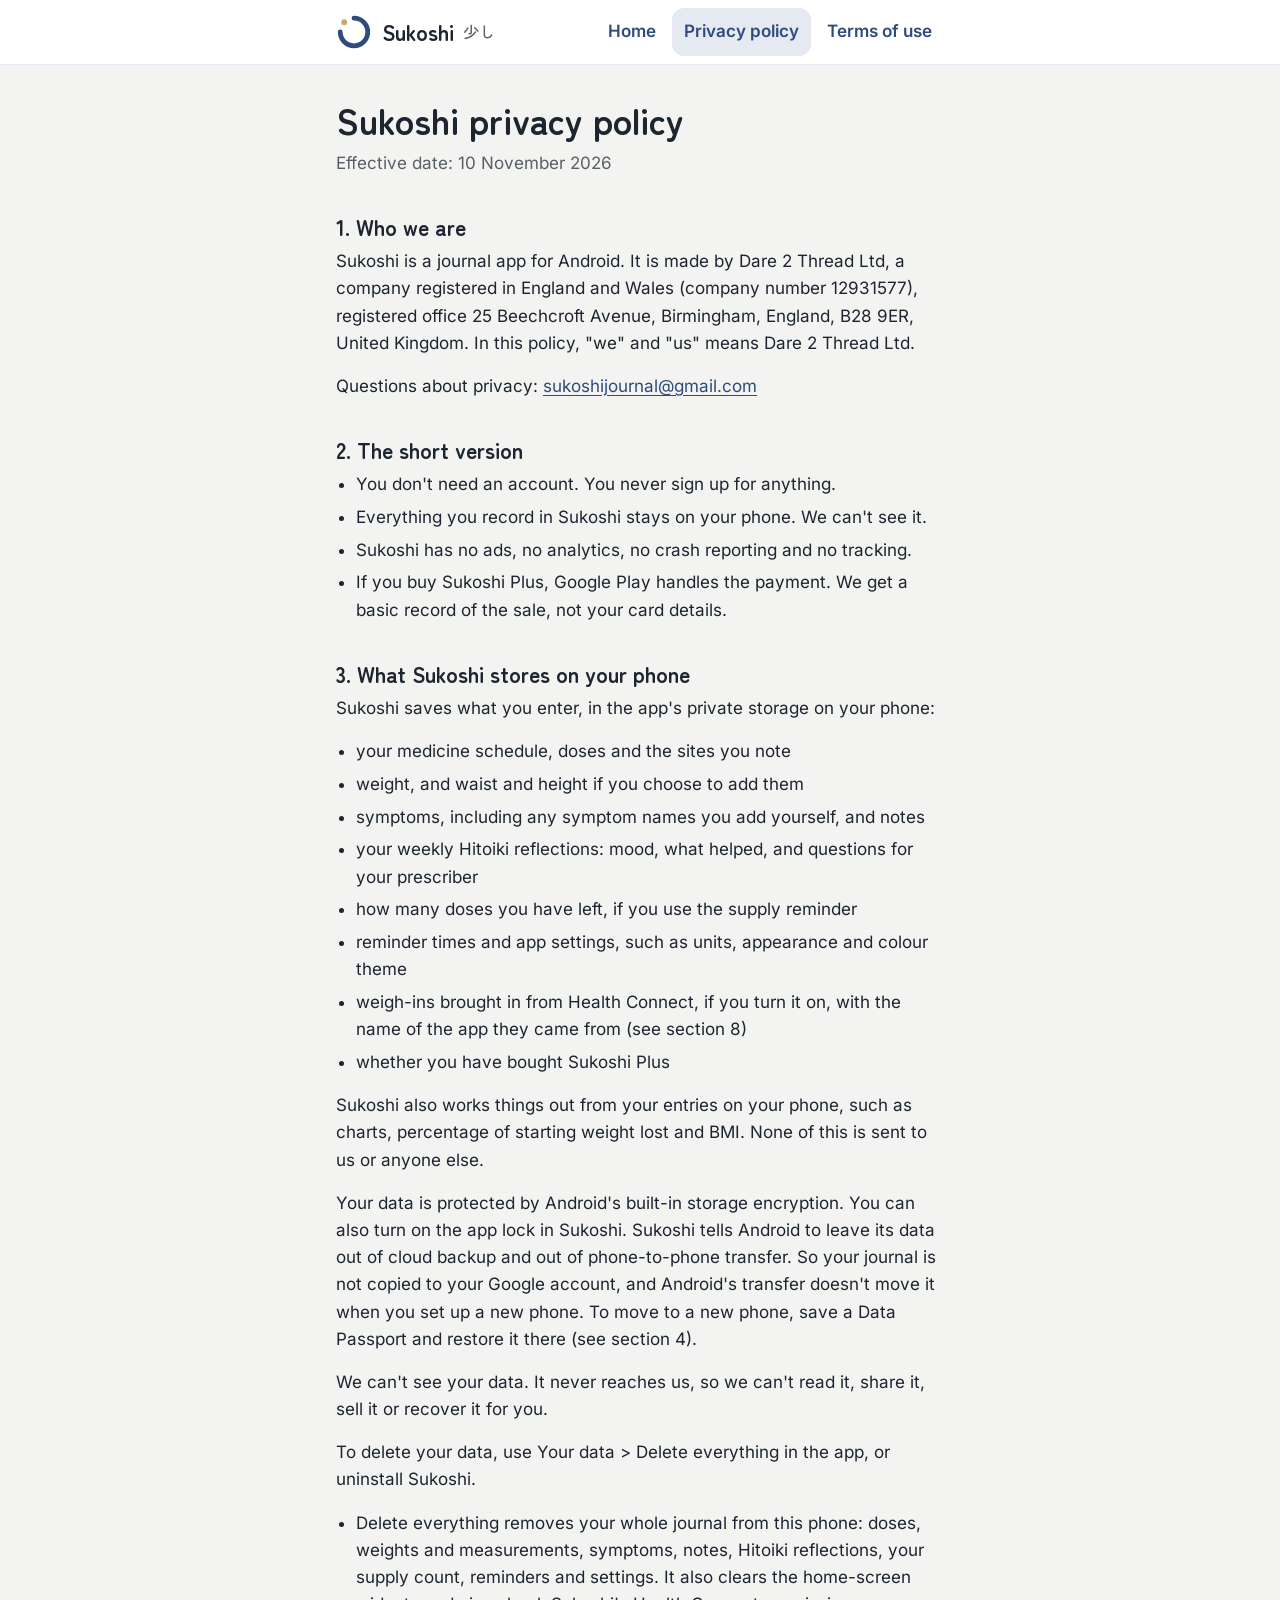
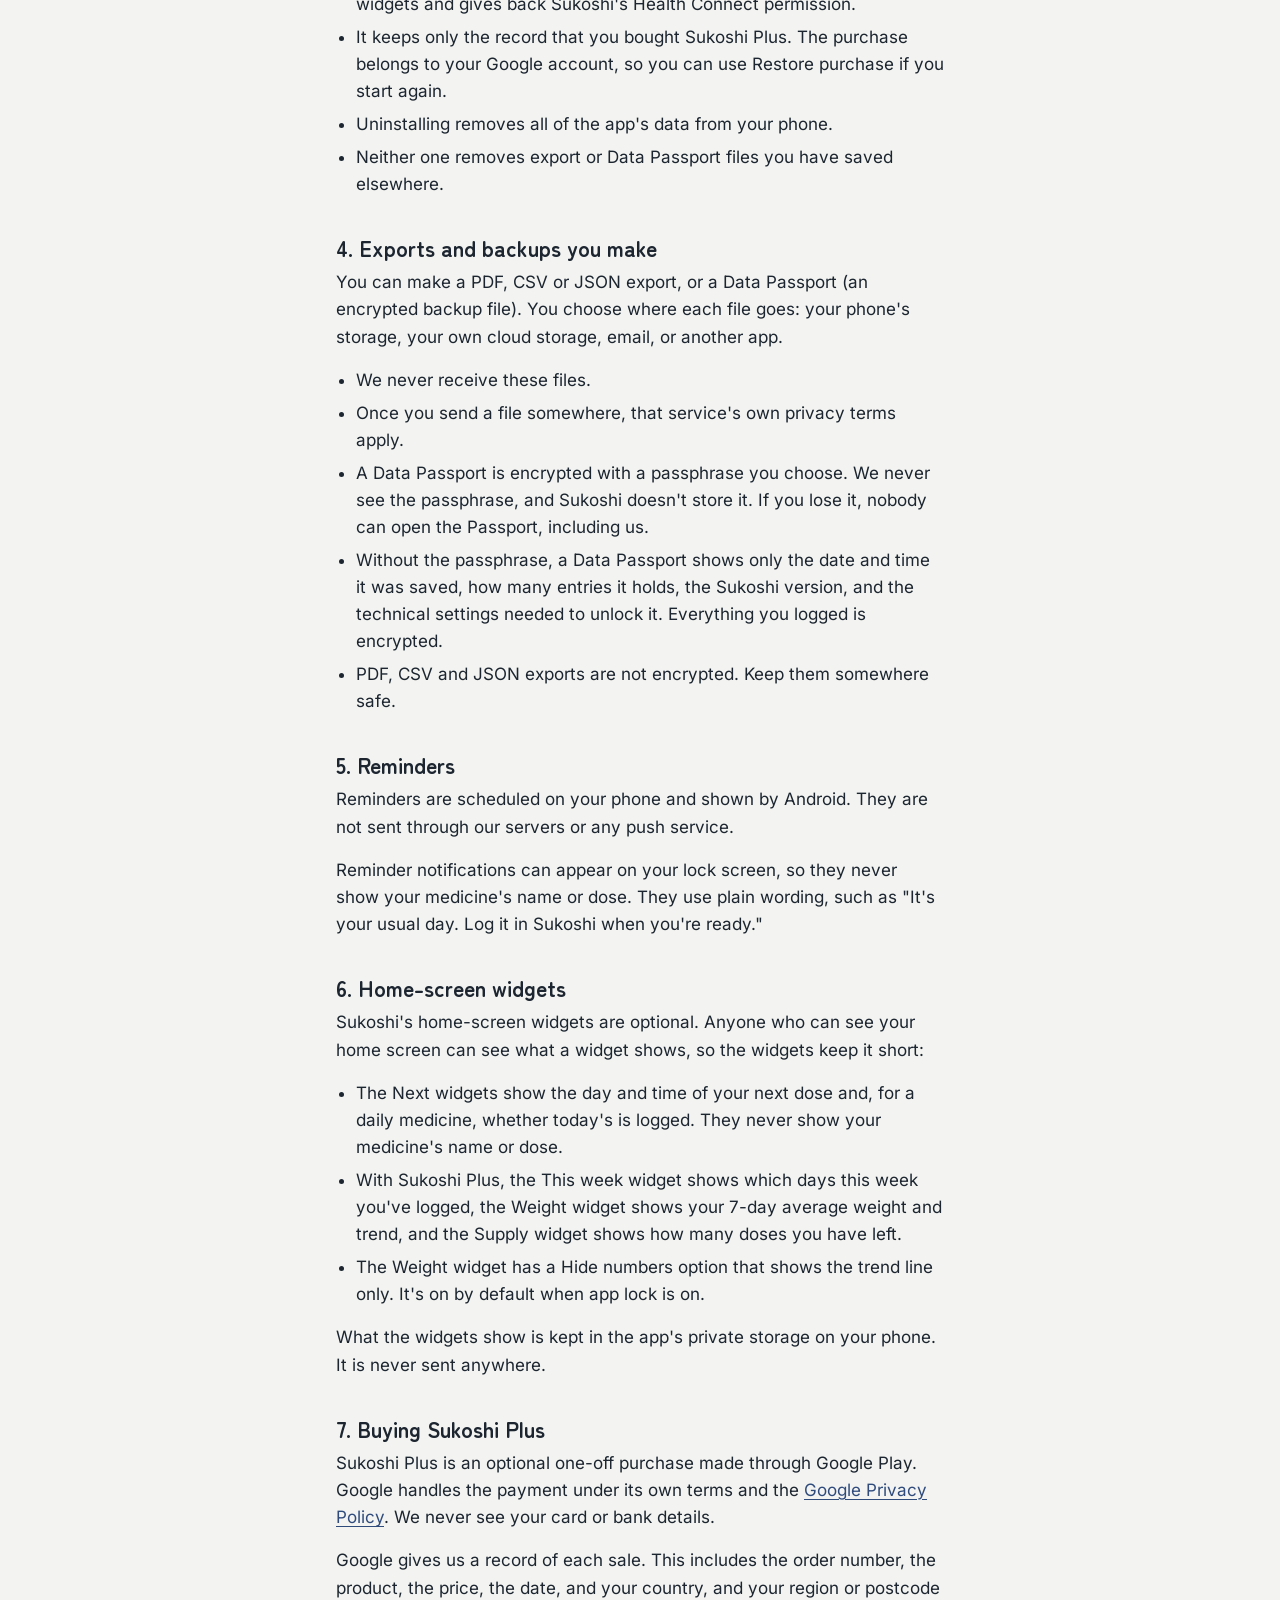
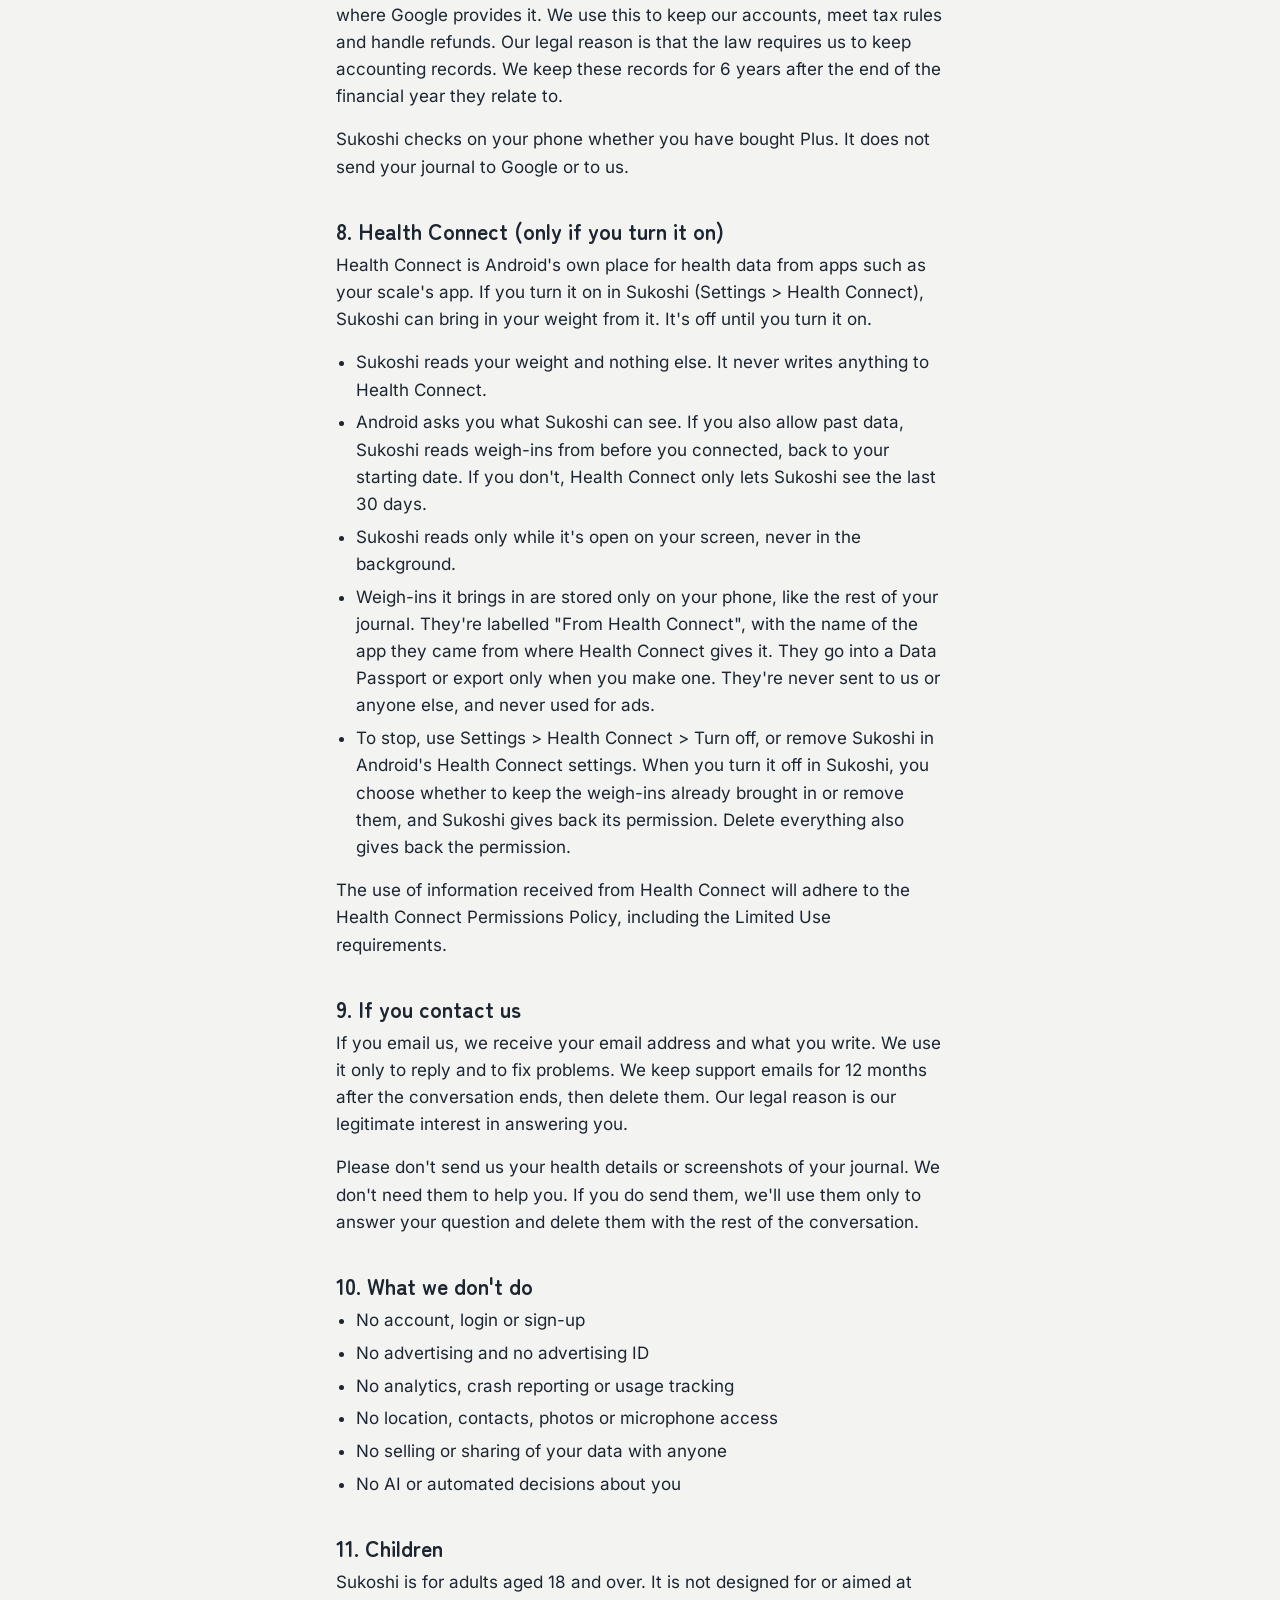
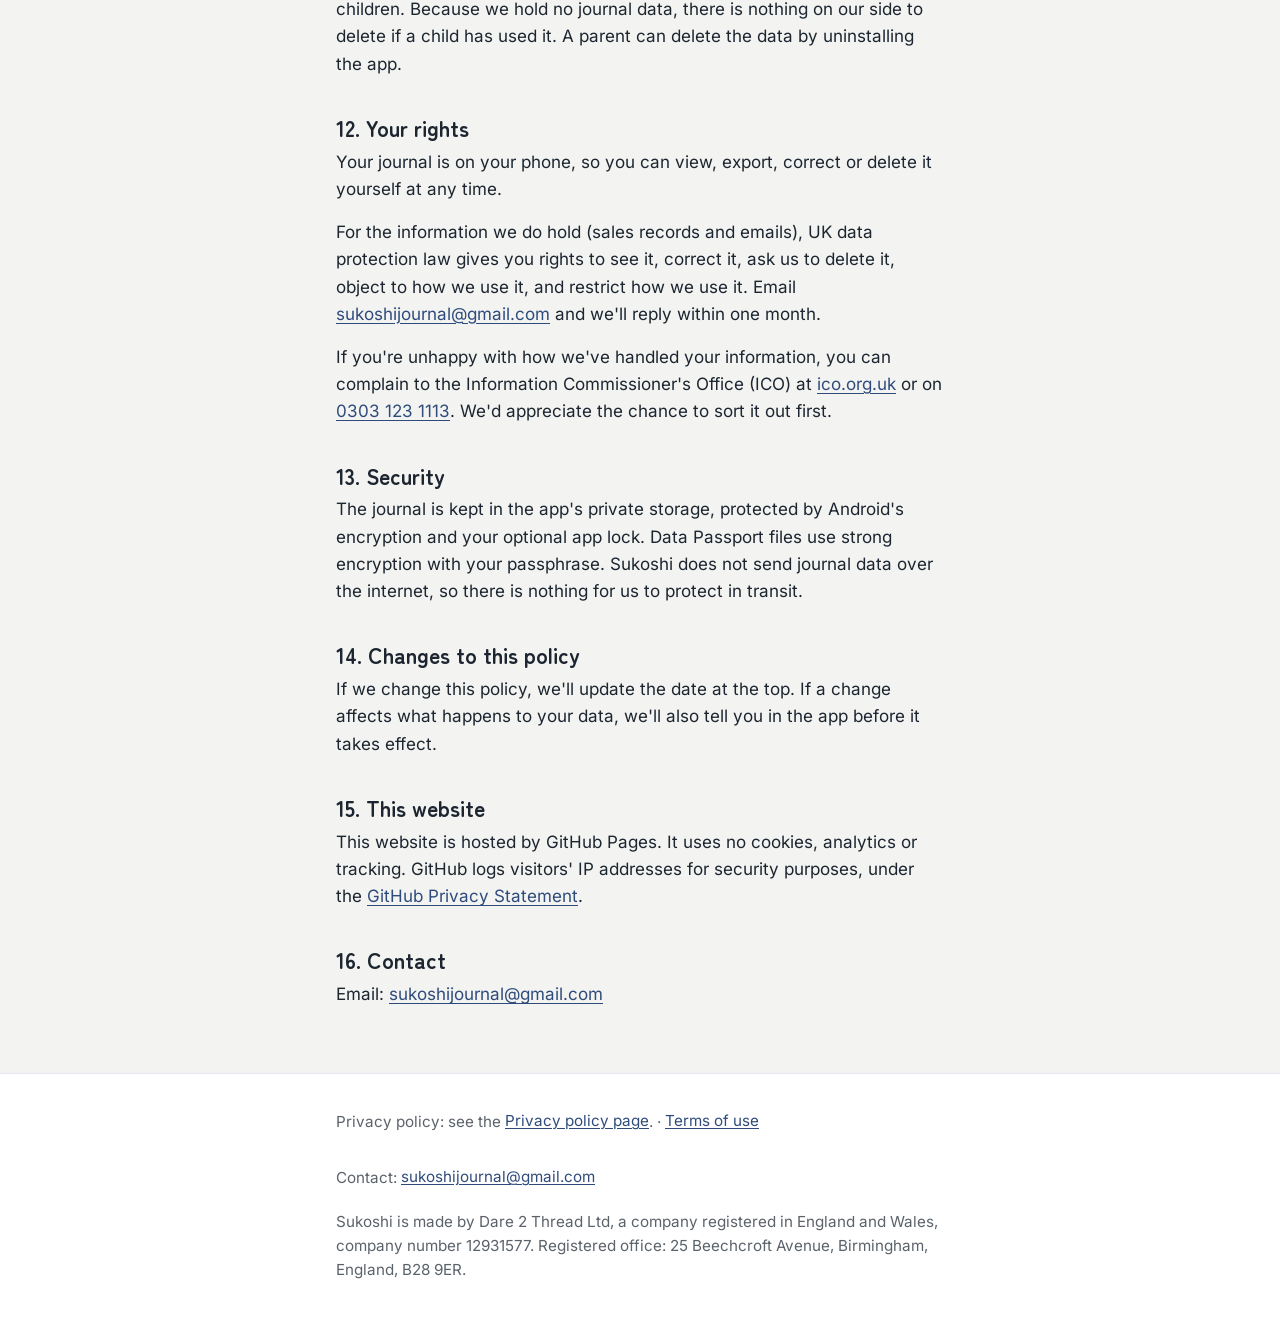
==== commit 52fe1bb2: "Privacy policy: Health Connect section (draft for review, matches the build) Weight only, read-only," ====
--- a/privacy-policy.html
+++ b/privacy-policy.html
@@ -48,6 +48,7 @@
         <li>your weekly Hitoiki reflections: mood, what helped, and questions for your prescriber</li>
         <li>how many doses you have left, if you use the supply reminder</li>
         <li>reminder times and app settings, such as units, appearance and colour theme</li>
+        <li>weigh-ins brought in from Health Connect, if you turn it on, with the name of the app they came from (see section 8)</li>
         <li>whether you have bought Sukoshi Plus</li>
       </ul>
       <p>Sukoshi also works things out from your entries on your phone, such as charts, percentage of starting weight lost and BMI. None of this is sent to us or anyone else.</p>
@@ -55,7 +56,7 @@
       <p>We can't see your data. It never reaches us, so we can't read it, share it, sell it or recover it for you.</p>
       <p>To delete your data, use Your data &gt; Delete everything in the app, or uninstall Sukoshi.</p>
       <ul>
-        <li>Delete everything removes your whole journal from this phone: doses, weights and measurements, symptoms, notes, Hitoiki reflections, your supply count, reminders and settings. It also clears the home-screen widgets.</li>
+        <li>Delete everything removes your whole journal from this phone: doses, weights and measurements, symptoms, notes, Hitoiki reflections, your supply count, reminders and settings. It also clears the home-screen widgets and gives back Sukoshi's Health Connect permission.</li>
         <li>It keeps only the record that you bought Sukoshi Plus. The purchase belongs to your Google account, so you can use Restore purchase if you start again.</li>
         <li>Uninstalling removes all of the app's data from your phone.</li>
         <li>Neither one removes export or Data Passport files you have saved elsewhere.</li>
@@ -89,11 +90,22 @@
       <p>Google gives us a record of each sale. This includes the order number, the product, the price, the date, and your country, and your region or postcode where Google provides it. We use this to keep our accounts, meet tax rules and handle refunds. Our legal reason is that the law requires us to keep accounting records. We keep these records for 6 years after the end of the financial year they relate to.</p>
       <p>Sukoshi checks on your phone whether you have bought Plus. It does not send your journal to Google or to us.</p>
 
-      <h2>8. If you contact us</h2>
+      <h2>8. Health Connect (only if you turn it on)</h2>
+      <p>Health Connect is Android's own place for health data from apps such as your scale's app. If you turn it on in Sukoshi (Settings &gt; Health Connect), Sukoshi can bring in your weight from it. It's off until you turn it on.</p>
+      <ul>
+        <li>Sukoshi reads your weight and nothing else. It never writes anything to Health Connect.</li>
+        <li>Android asks you what Sukoshi can see. If you also allow past data, Sukoshi reads weigh-ins from before you connected, back to your starting date. If you don't, Health Connect only lets Sukoshi see the last 30 days.</li>
+        <li>Sukoshi reads only while it's open on your screen, never in the background.</li>
+        <li>Weigh-ins it brings in are stored only on your phone, like the rest of your journal. They're labelled "From Health Connect", with the name of the app they came from where Health Connect gives it. They go into a Data Passport or export only when you make one. They're never sent to us or anyone else, and never used for ads.</li>
+        <li>To stop, use Settings &gt; Health Connect &gt; Turn off, or remove Sukoshi in Android's Health Connect settings. When you turn it off in Sukoshi, you choose whether to keep the weigh-ins already brought in or remove them, and Sukoshi gives back its permission. Delete everything also gives back the permission.</li>
+      </ul>
+      <p>The use of information received from Health Connect will adhere to the Health Connect Permissions Policy, including the Limited Use requirements.</p>
+
+      <h2>9. If you contact us</h2>
       <p>If you email us, we receive your email address and what you write. We use it only to reply and to fix problems. We keep support emails for 12 months after the conversation ends, then delete them. Our legal reason is our legitimate interest in answering you.</p>
       <p>Please don't send us your health details or screenshots of your journal. We don't need them to help you. If you do send them, we'll use them only to answer your question and delete them with the rest of the conversation.</p>
 
-      <h2>9. What we don't do</h2>
+      <h2>10. What we don't do</h2>
       <ul>
         <li>No account, login or sign-up</li>
         <li>No advertising and no advertising ID</li>
@@ -103,24 +115,24 @@
         <li>No AI or automated decisions about you</li>
       </ul>
 
-      <h2>10. Children</h2>
+      <h2>11. Children</h2>
       <p>Sukoshi is for adults aged 18 and over. It is not designed for or aimed at children. Because we hold no journal data, there is nothing on our side to delete if a child has used it. A parent can delete the data by uninstalling the app.</p>
 
-      <h2>11. Your rights</h2>
+      <h2>12. Your rights</h2>
       <p>Your journal is on your phone, so you can view, export, correct or delete it yourself at any time.</p>
       <p>For the information we do hold (sales records and emails), UK data protection law gives you rights to see it, correct it, ask us to delete it, object to how we use it, and restrict how we use it. Email <a href="mailto:sukoshijournal@gmail.com">sukoshijournal@gmail.com</a> and we'll reply within one month.</p>
       <p>If you're unhappy with how we've handled your information, you can complain to the Information Commissioner's Office (ICO) at <a href="https://ico.org.uk" rel="noopener noreferrer">ico.org.uk</a> or on <a href="tel:+443031231113">0303 123 1113</a>. We'd appreciate the chance to sort it out first.</p>
 
-      <h2>12. Security</h2>
+      <h2>13. Security</h2>
       <p>The journal is kept in the app's private storage, protected by Android's encryption and your optional app lock. Data Passport files use strong encryption with your passphrase. Sukoshi does not send journal data over the internet, so there is nothing for us to protect in transit.</p>
 
-      <h2>13. Changes to this policy</h2>
+      <h2>14. Changes to this policy</h2>
       <p>If we change this policy, we'll update the date at the top. If a change affects what happens to your data, we'll also tell you in the app before it takes effect.</p>
 
-      <h2>14. This website</h2>
+      <h2>15. This website</h2>
       <p>This website is hosted by GitHub Pages. It uses no cookies, analytics or tracking. GitHub logs visitors' IP addresses for security purposes, under the <a href="https://docs.github.com/en/site-policy/privacy-policies/github-general-privacy-statement" rel="noopener noreferrer">GitHub Privacy Statement</a>.</p>
 
-      <h2>15. Contact</h2>
+      <h2>16. Contact</h2>
       <p>Email: <a href="mailto:sukoshijournal@gmail.com">sukoshijournal@gmail.com</a></p>
     </div>
   </main>
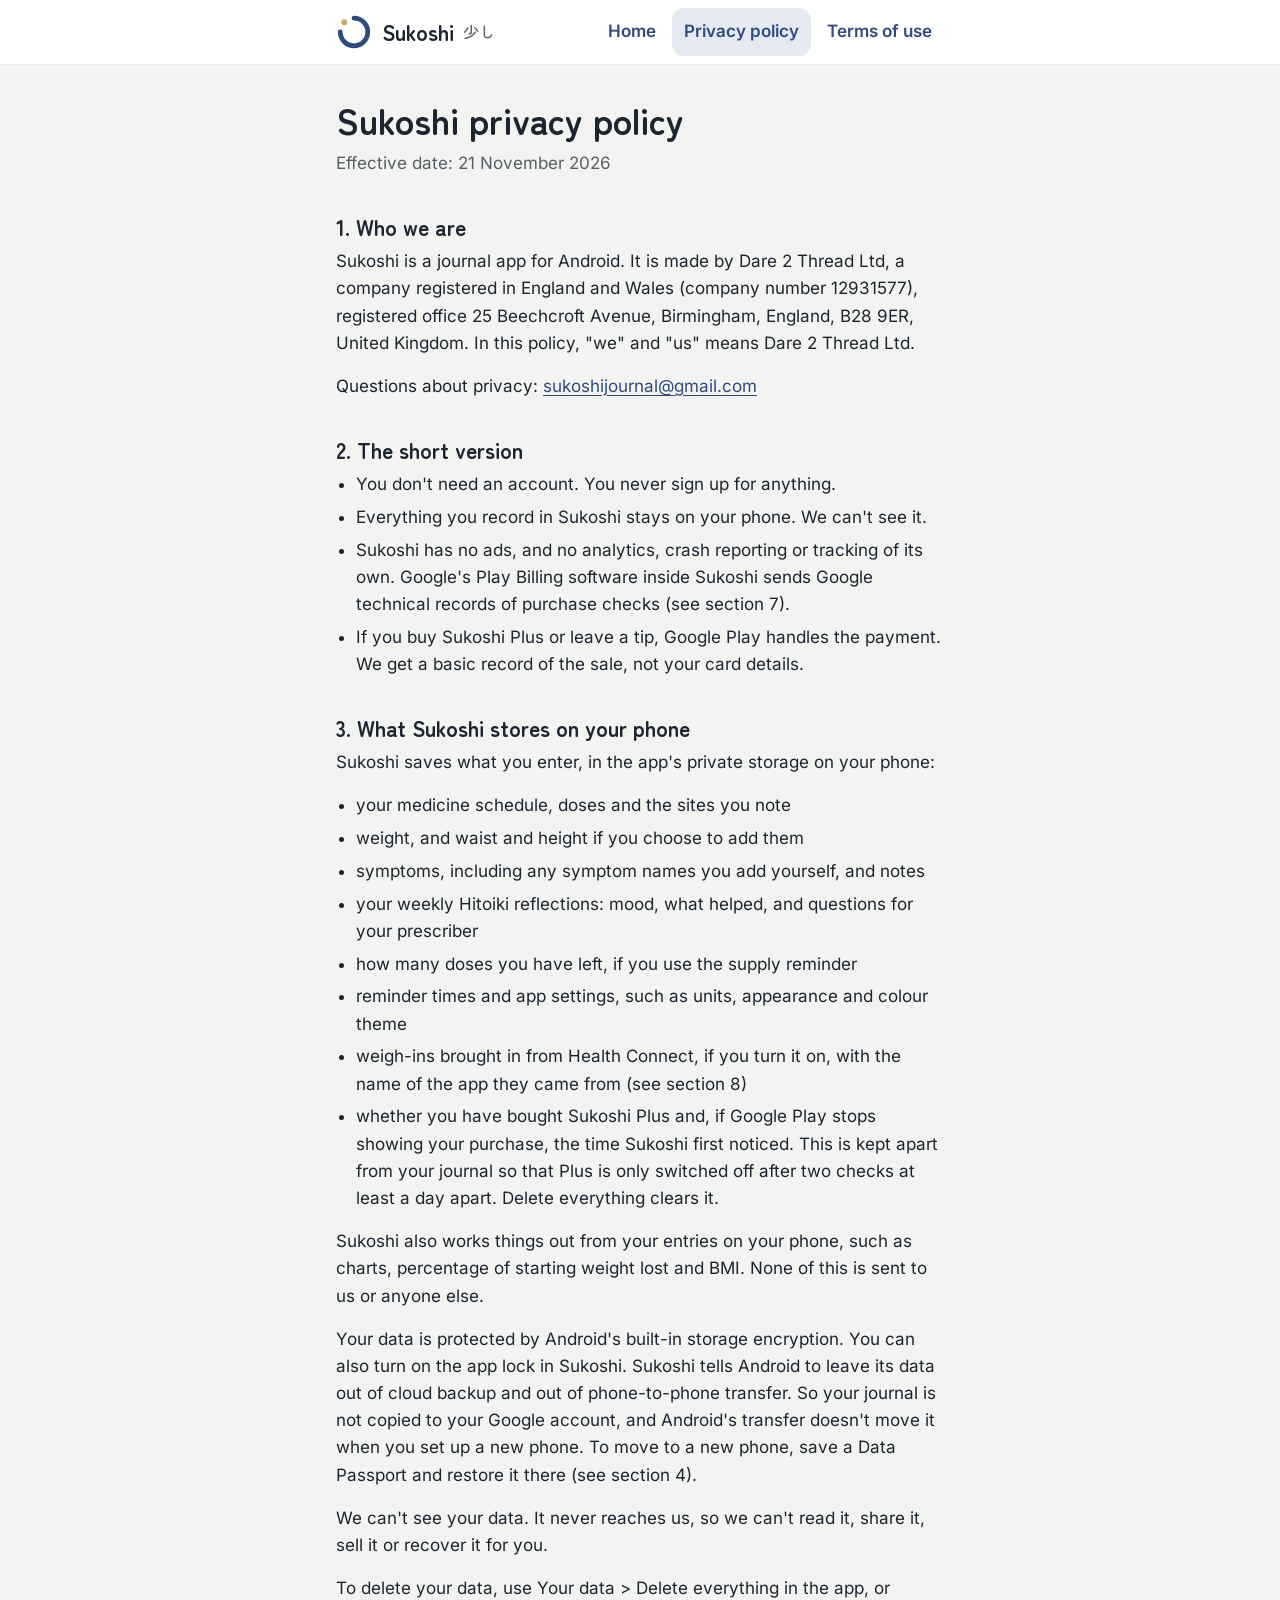
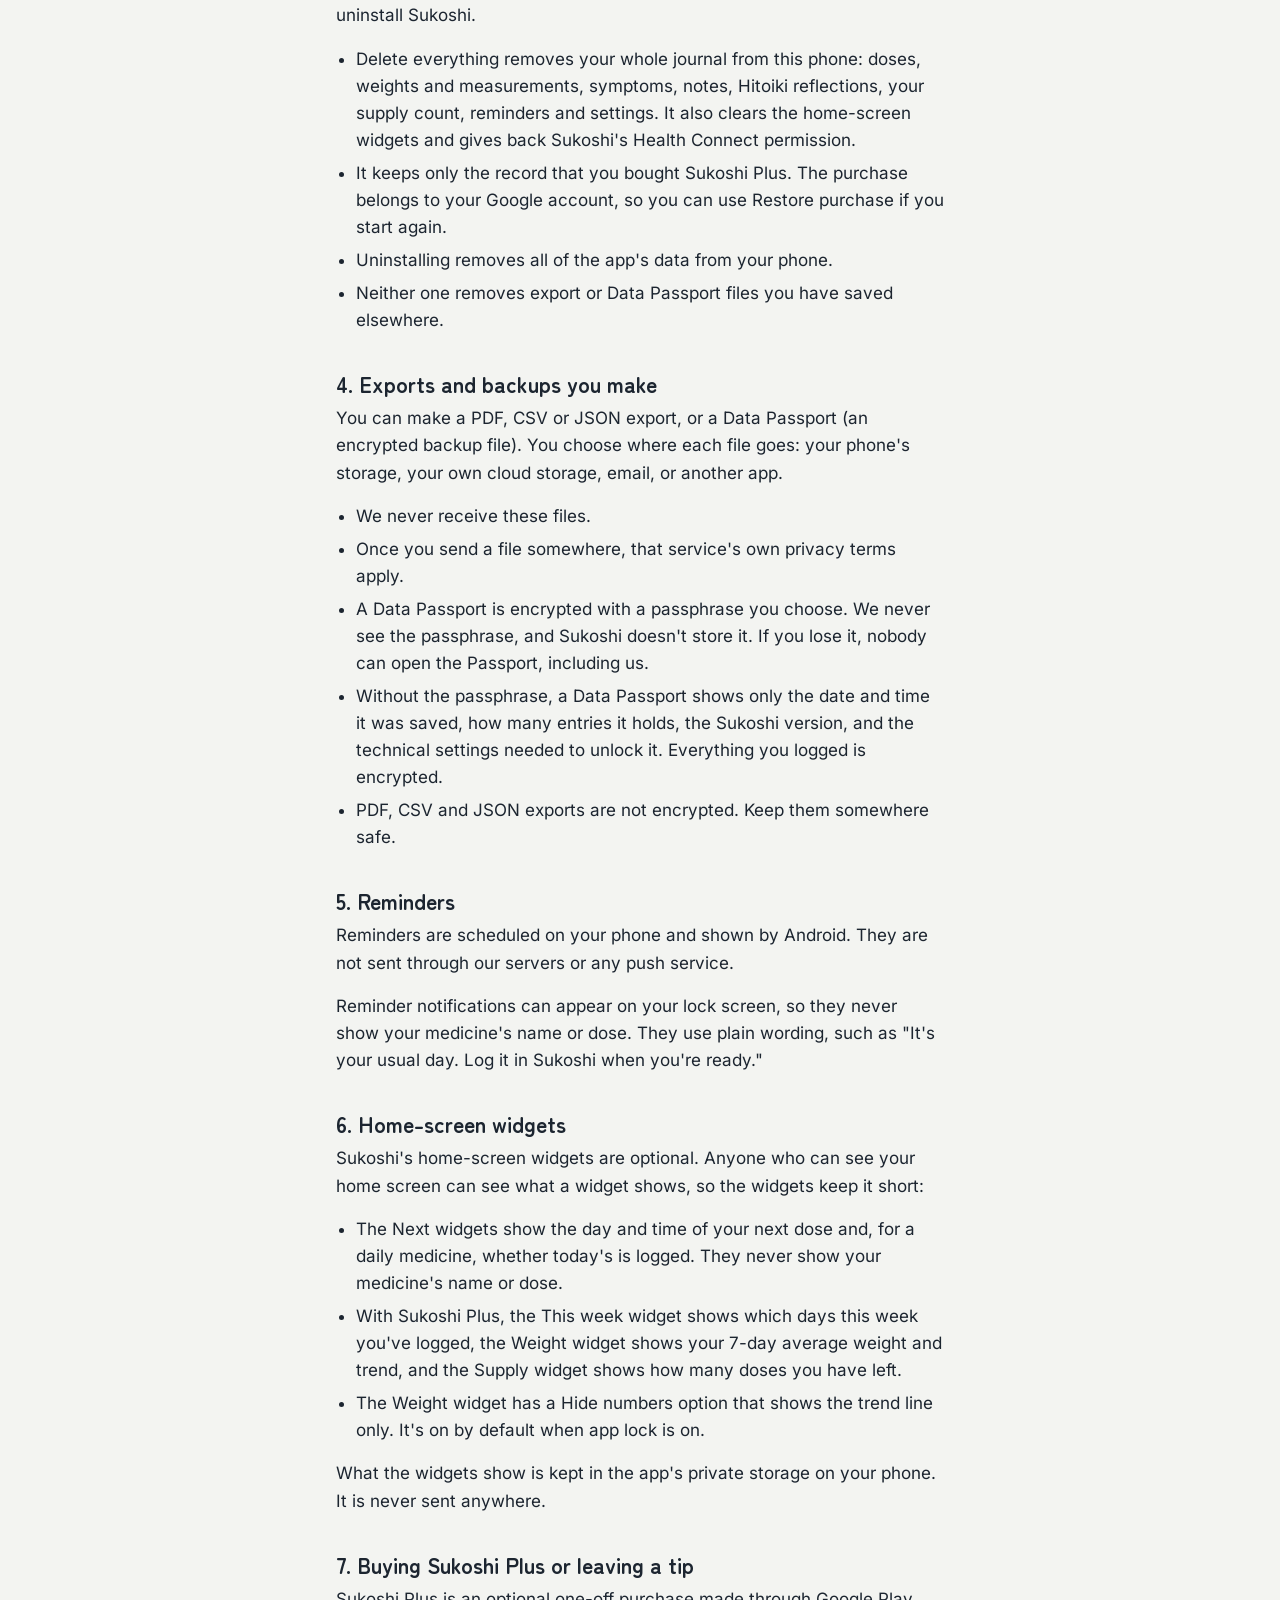
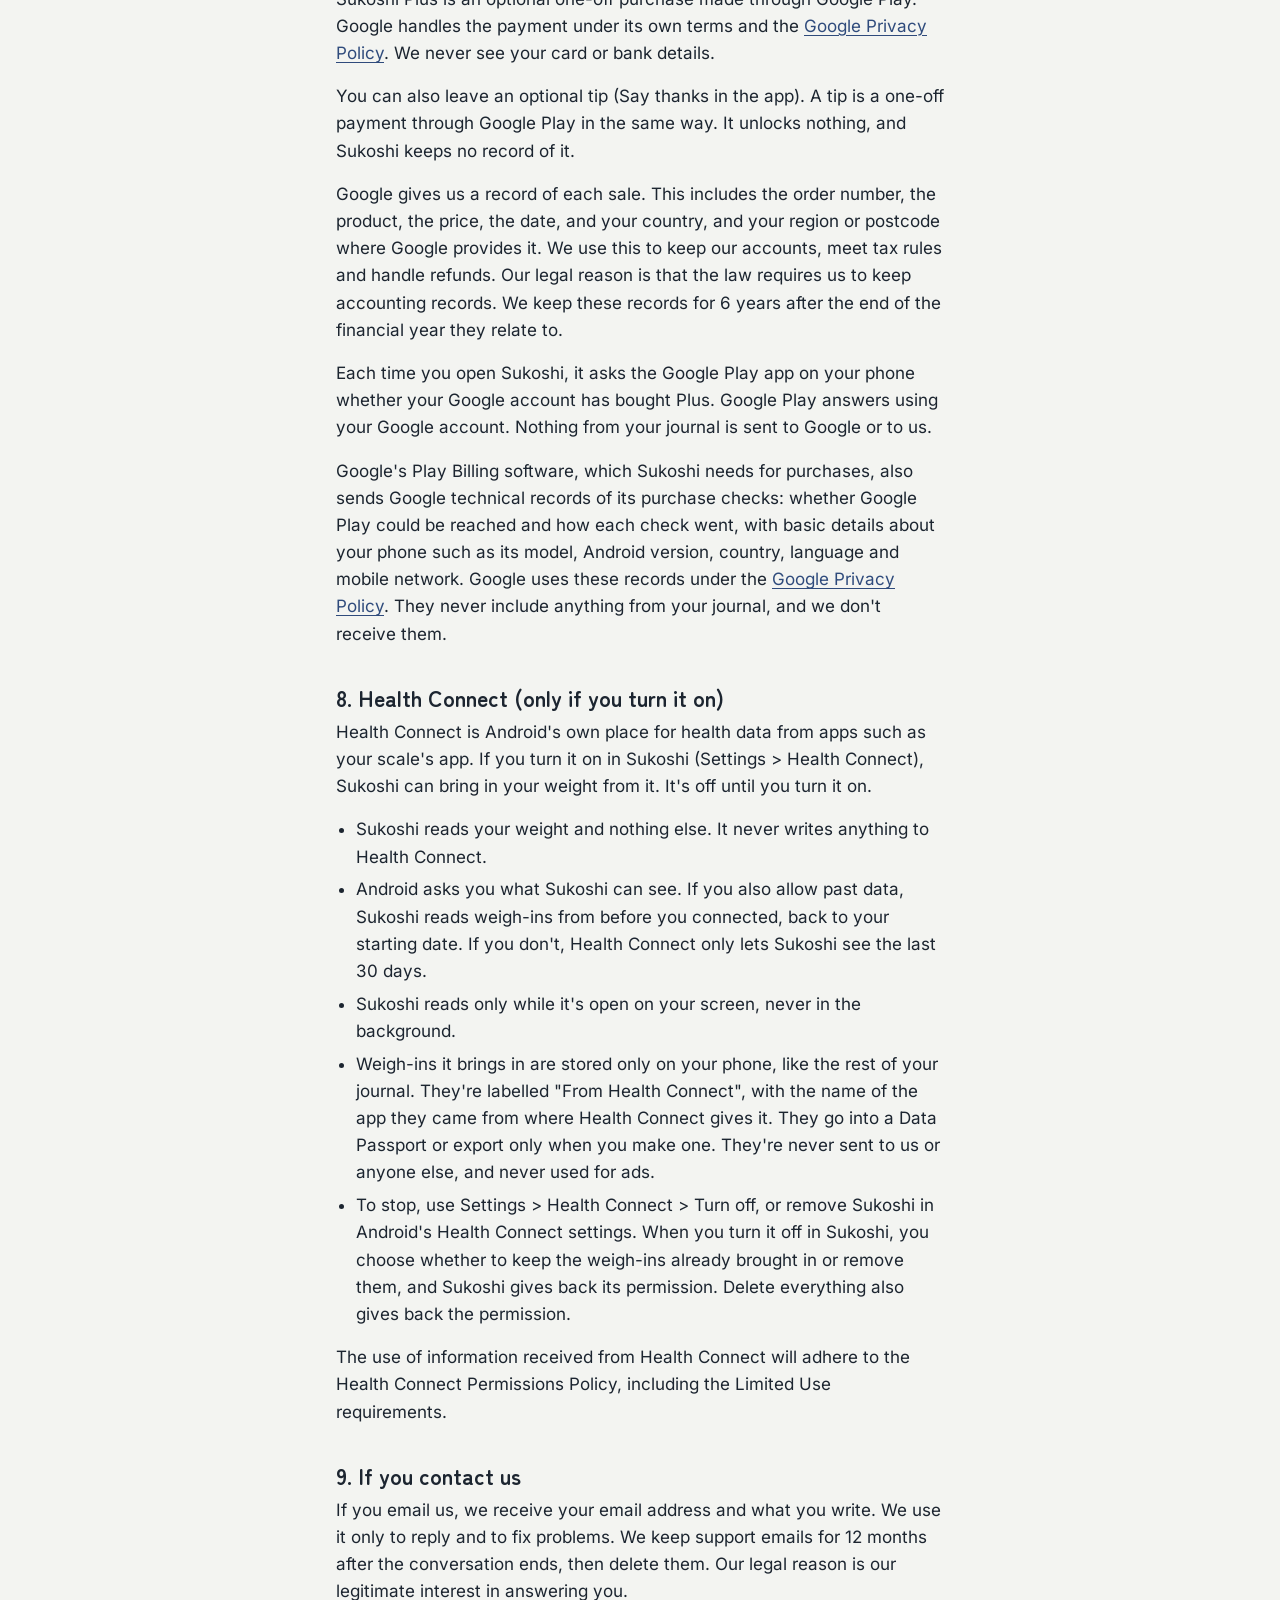
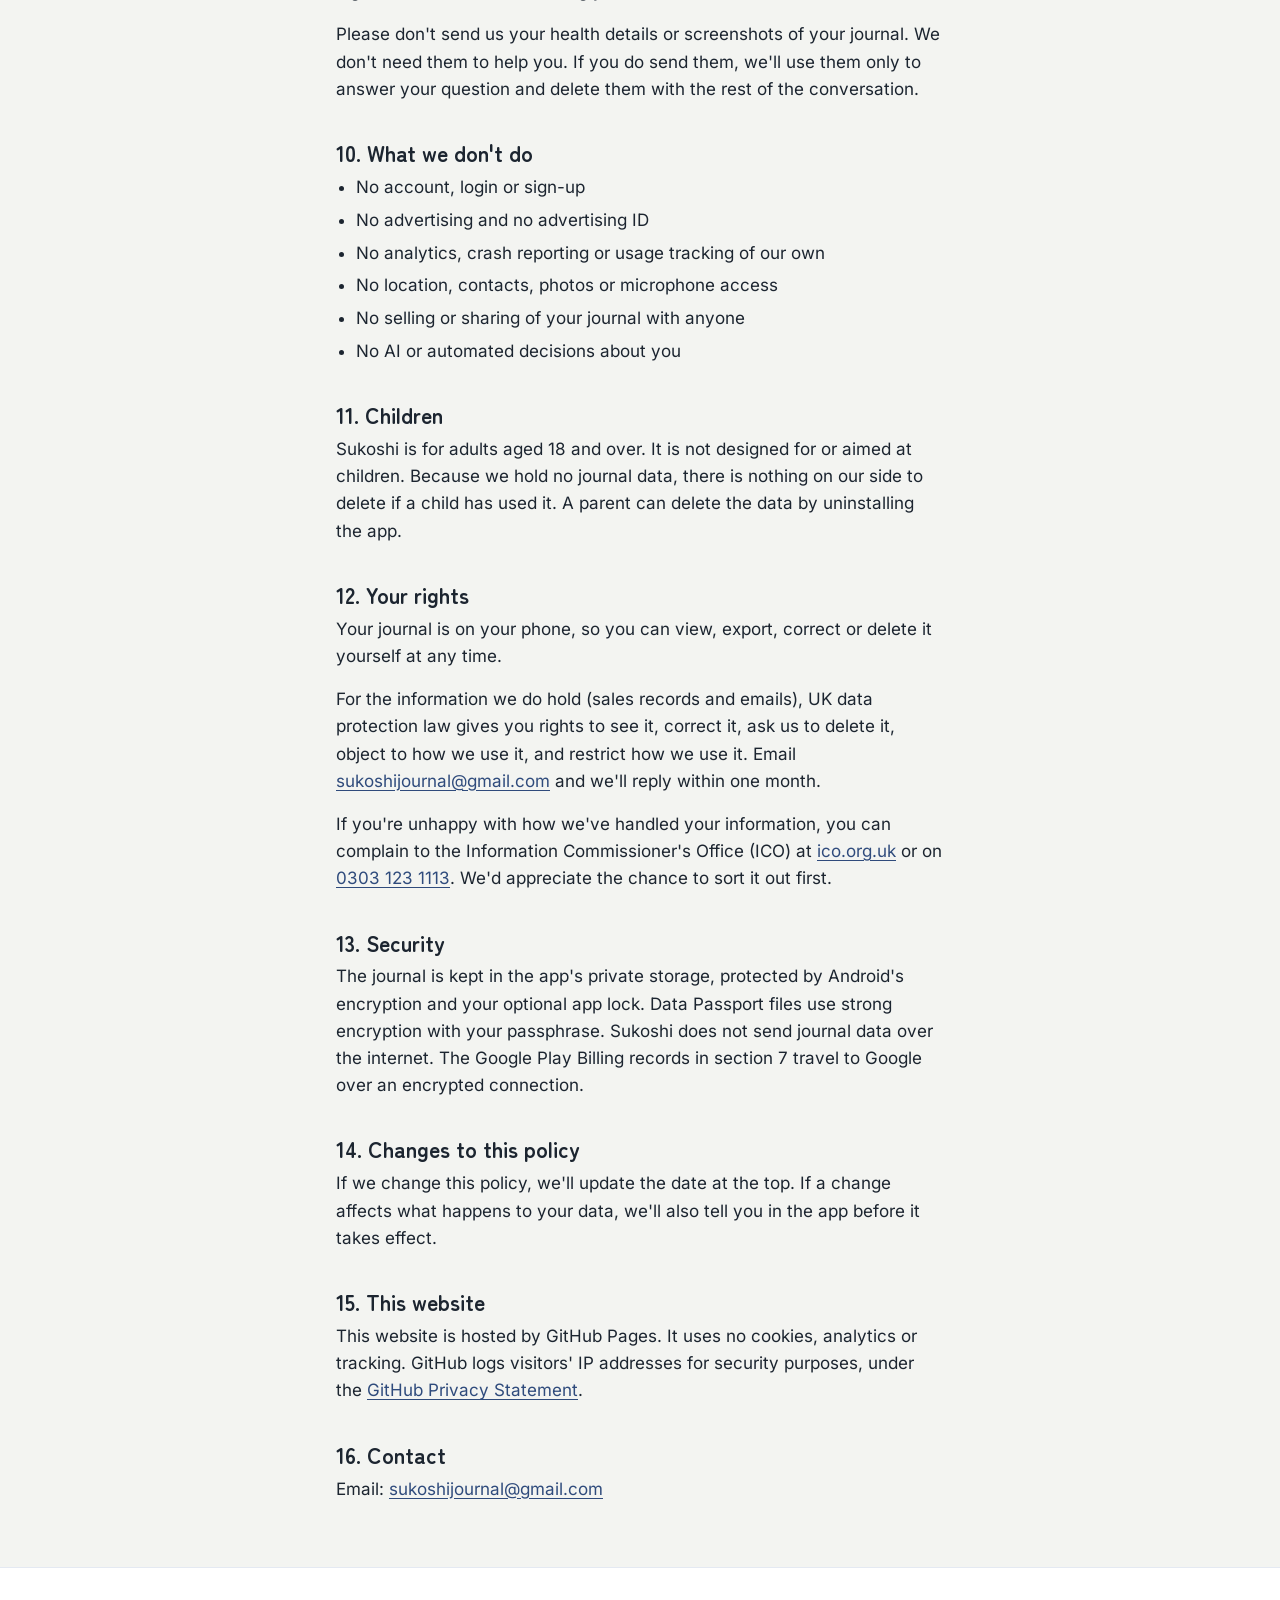
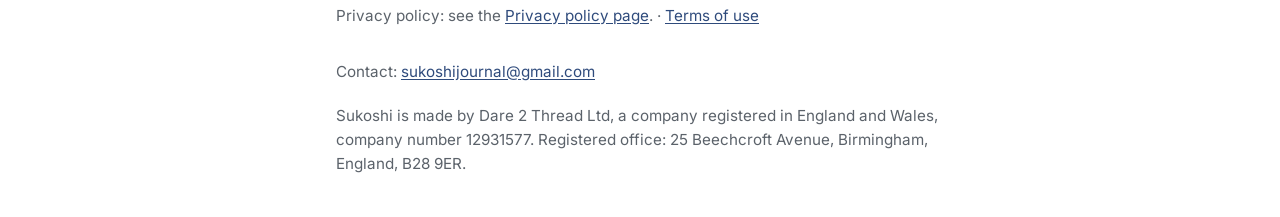
==== commit faec490a: "Billing wording: privacy 2, 3, 7, 10, 13 and terms 5; tips; effective 21 Nov 2026 Co-Authored-By: Cl" ====
--- a/privacy-policy.html
+++ b/privacy-policy.html
@@ -25,7 +25,7 @@
   <main id="main">
     <div class="wrap">
       <h1>Sukoshi privacy policy</h1>
-      <p class="effective">Effective date: 10 November 2026</p>
+      <p class="effective">Effective date: 21 November 2026</p>
 
       <h2>1. Who we are</h2>
       <p>Sukoshi is a journal app for Android. It is made by Dare 2 Thread Ltd, a company registered in England and Wales (company number 12931577), registered office 25 Beechcroft Avenue, Birmingham, England, B28 9ER, United Kingdom. In this policy, "we" and "us" means Dare 2 Thread Ltd.</p>
@@ -35,8 +35,8 @@
       <ul>
         <li>You don't need an account. You never sign up for anything.</li>
         <li>Everything you record in Sukoshi stays on your phone. We can't see it.</li>
-        <li>Sukoshi has no ads, no analytics, no crash reporting and no tracking.</li>
-        <li>If you buy Sukoshi Plus, Google Play handles the payment. We get a basic record of the sale, not your card details.</li>
+        <li>Sukoshi has no ads, and no analytics, crash reporting or tracking of its own. Google's Play Billing software inside Sukoshi sends Google technical records of purchase checks (see section 7).</li>
+        <li>If you buy Sukoshi Plus or leave a tip, Google Play handles the payment. We get a basic record of the sale, not your card details.</li>
       </ul>
 
       <h2>3. What Sukoshi stores on your phone</h2>
@@ -49,7 +49,7 @@
         <li>how many doses you have left, if you use the supply reminder</li>
         <li>reminder times and app settings, such as units, appearance and colour theme</li>
         <li>weigh-ins brought in from Health Connect, if you turn it on, with the name of the app they came from (see section 8)</li>
-        <li>whether you have bought Sukoshi Plus</li>
+        <li>whether you have bought Sukoshi Plus and, if Google Play stops showing your purchase, the time Sukoshi first noticed. This is kept apart from your journal so that Plus is only switched off after two checks at least a day apart. Delete everything clears it.</li>
       </ul>
       <p>Sukoshi also works things out from your entries on your phone, such as charts, percentage of starting weight lost and BMI. None of this is sent to us or anyone else.</p>
       <p>Your data is protected by Android's built-in storage encryption. You can also turn on the app lock in Sukoshi. Sukoshi tells Android to leave its data out of cloud backup and out of phone-to-phone transfer. So your journal is not copied to your Google account, and Android's transfer doesn't move it when you set up a new phone. To move to a new phone, save a Data Passport and restore it there (see section 4).</p>
@@ -85,10 +85,12 @@
       </ul>
       <p>What the widgets show is kept in the app's private storage on your phone. It is never sent anywhere.</p>
 
-      <h2>7. Buying Sukoshi Plus</h2>
+      <h2>7. Buying Sukoshi Plus or leaving a tip</h2>
       <p>Sukoshi Plus is an optional one-off purchase made through Google Play. Google handles the payment under its own terms and the <a href="https://policies.google.com/privacy" rel="noopener noreferrer">Google Privacy Policy</a>. We never see your card or bank details.</p>
+      <p>You can also leave an optional tip (Say thanks in the app). A tip is a one-off payment through Google Play in the same way. It unlocks nothing, and Sukoshi keeps no record of it.</p>
       <p>Google gives us a record of each sale. This includes the order number, the product, the price, the date, and your country, and your region or postcode where Google provides it. We use this to keep our accounts, meet tax rules and handle refunds. Our legal reason is that the law requires us to keep accounting records. We keep these records for 6 years after the end of the financial year they relate to.</p>
-      <p>Sukoshi checks on your phone whether you have bought Plus. It does not send your journal to Google or to us.</p>
+      <p>Each time you open Sukoshi, it asks the Google Play app on your phone whether your Google account has bought Plus. Google Play answers using your Google account. Nothing from your journal is sent to Google or to us.</p>
+      <p>Google's Play Billing software, which Sukoshi needs for purchases, also sends Google technical records of its purchase checks: whether Google Play could be reached and how each check went, with basic details about your phone such as its model, Android version, country, language and mobile network. Google uses these records under the <a href="https://policies.google.com/privacy" rel="noopener noreferrer">Google Privacy Policy</a>. They never include anything from your journal, and we don't receive them.</p>
 
       <h2>8. Health Connect (only if you turn it on)</h2>
       <p>Health Connect is Android's own place for health data from apps such as your scale's app. If you turn it on in Sukoshi (Settings &gt; Health Connect), Sukoshi can bring in your weight from it. It's off until you turn it on.</p>
@@ -109,9 +111,9 @@
       <ul>
         <li>No account, login or sign-up</li>
         <li>No advertising and no advertising ID</li>
-        <li>No analytics, crash reporting or usage tracking</li>
+        <li>No analytics, crash reporting or usage tracking of our own</li>
         <li>No location, contacts, photos or microphone access</li>
-        <li>No selling or sharing of your data with anyone</li>
+        <li>No selling or sharing of your journal with anyone</li>
         <li>No AI or automated decisions about you</li>
       </ul>
 
@@ -124,7 +126,7 @@
       <p>If you're unhappy with how we've handled your information, you can complain to the Information Commissioner's Office (ICO) at <a href="https://ico.org.uk" rel="noopener noreferrer">ico.org.uk</a> or on <a href="tel:+443031231113">0303 123 1113</a>. We'd appreciate the chance to sort it out first.</p>
 
       <h2>13. Security</h2>
-      <p>The journal is kept in the app's private storage, protected by Android's encryption and your optional app lock. Data Passport files use strong encryption with your passphrase. Sukoshi does not send journal data over the internet, so there is nothing for us to protect in transit.</p>
+      <p>The journal is kept in the app's private storage, protected by Android's encryption and your optional app lock. Data Passport files use strong encryption with your passphrase. Sukoshi does not send journal data over the internet. The Google Play Billing records in section 7 travel to Google over an encrypted connection.</p>
 
       <h2>14. Changes to this policy</h2>
       <p>If we change this policy, we'll update the date at the top. If a change affects what happens to your data, we'll also tell you in the app before it takes effect.</p>
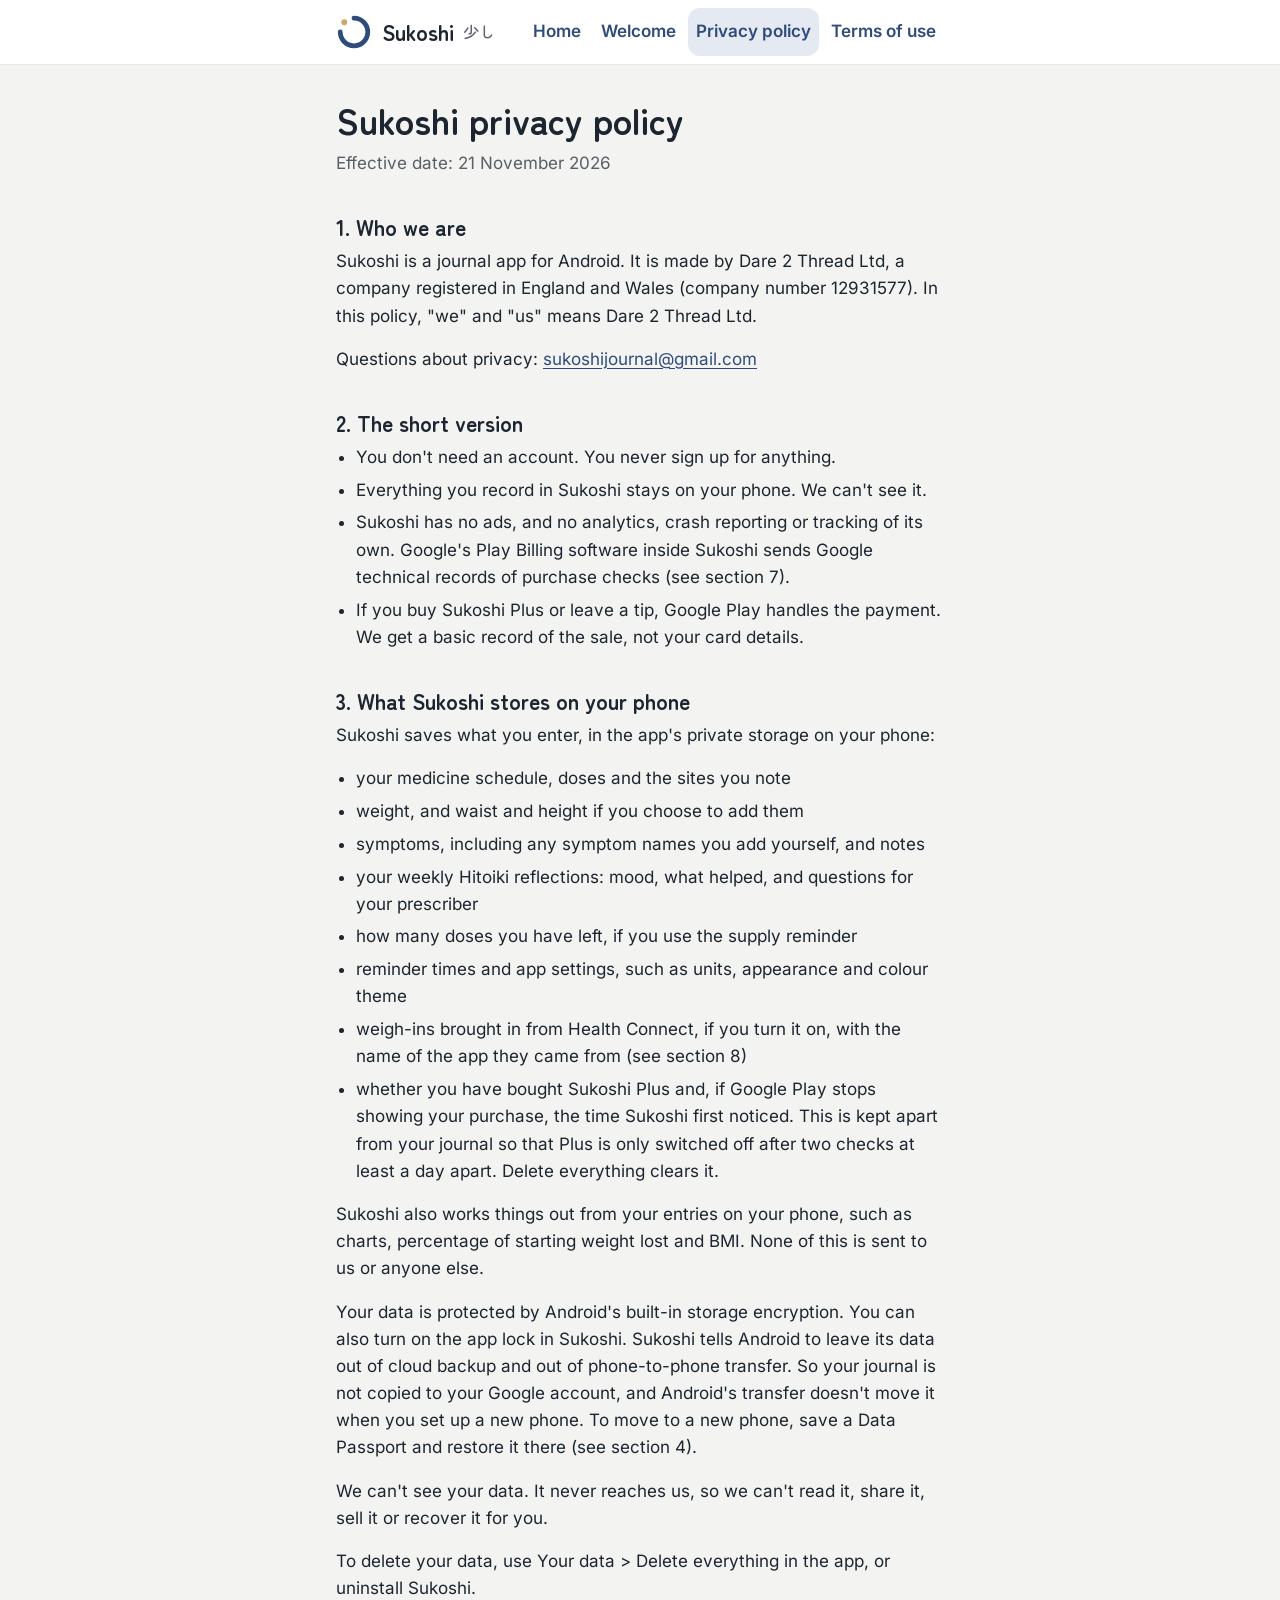
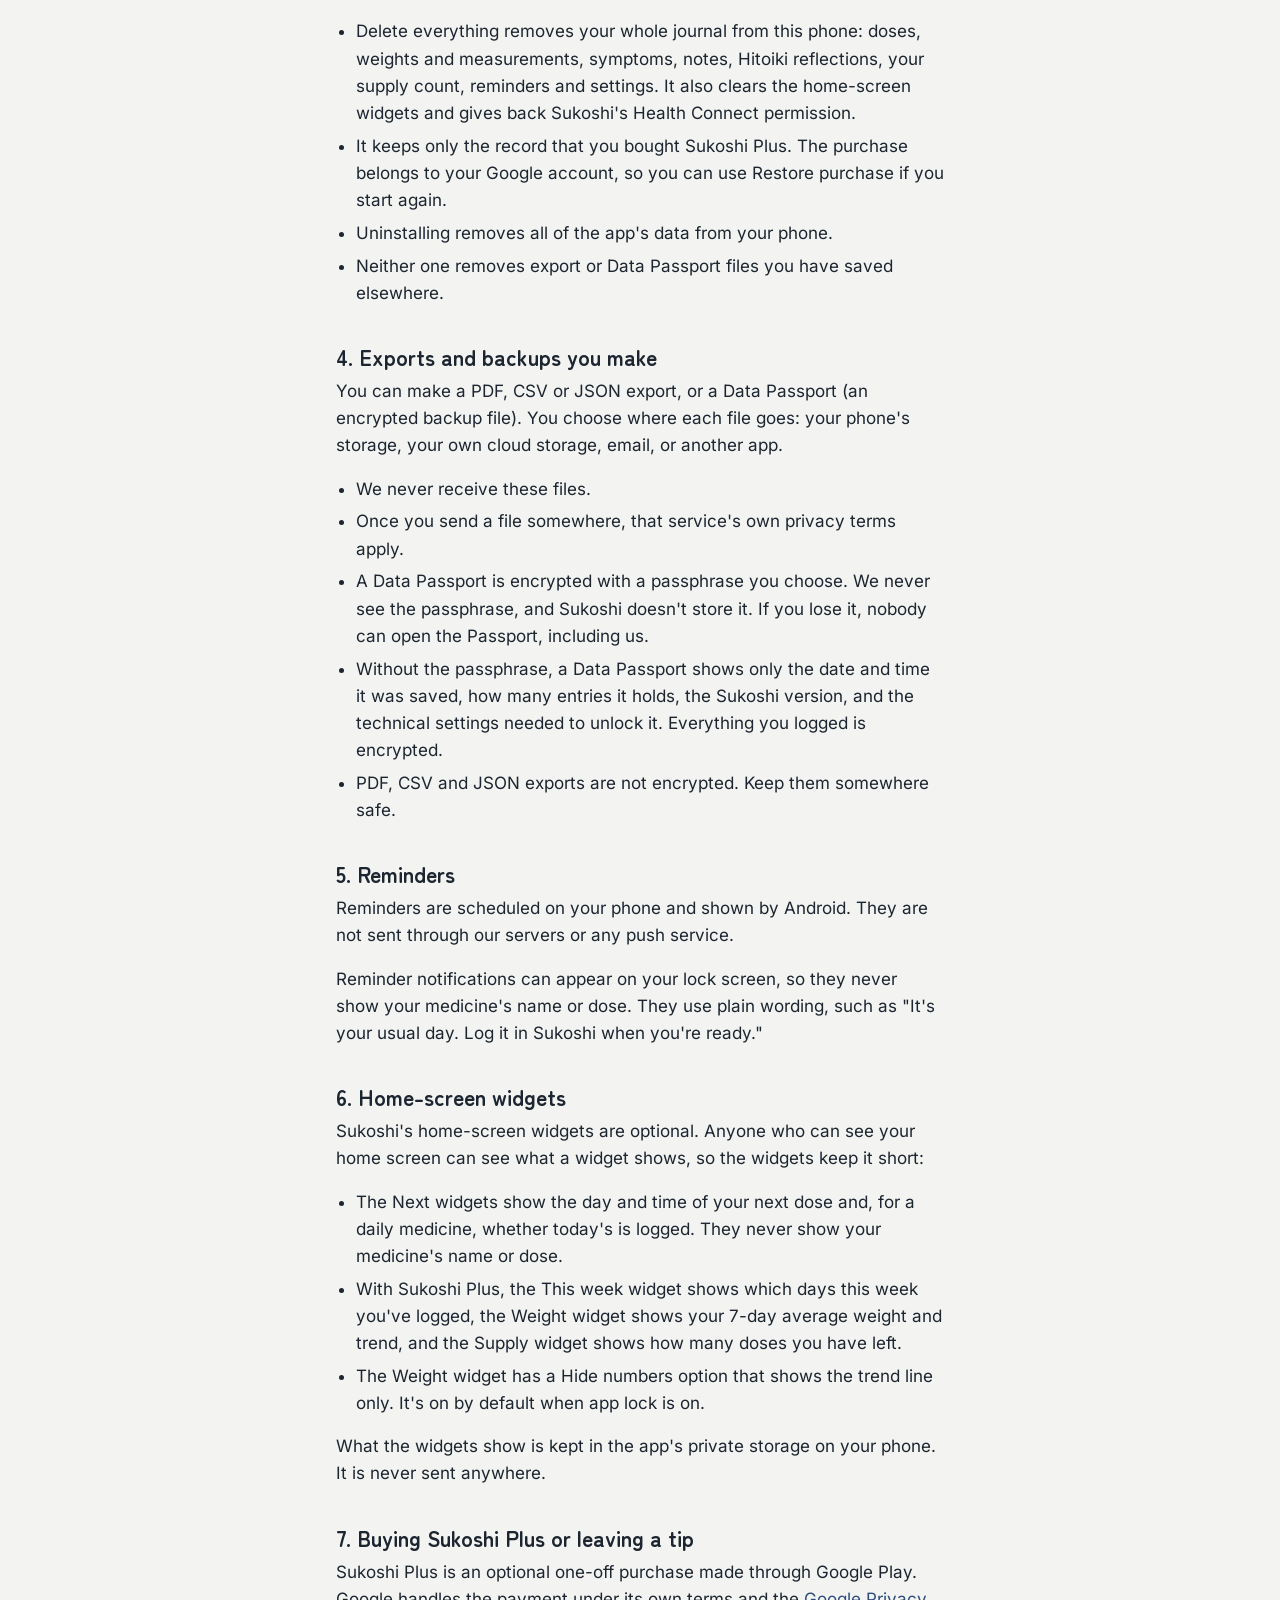
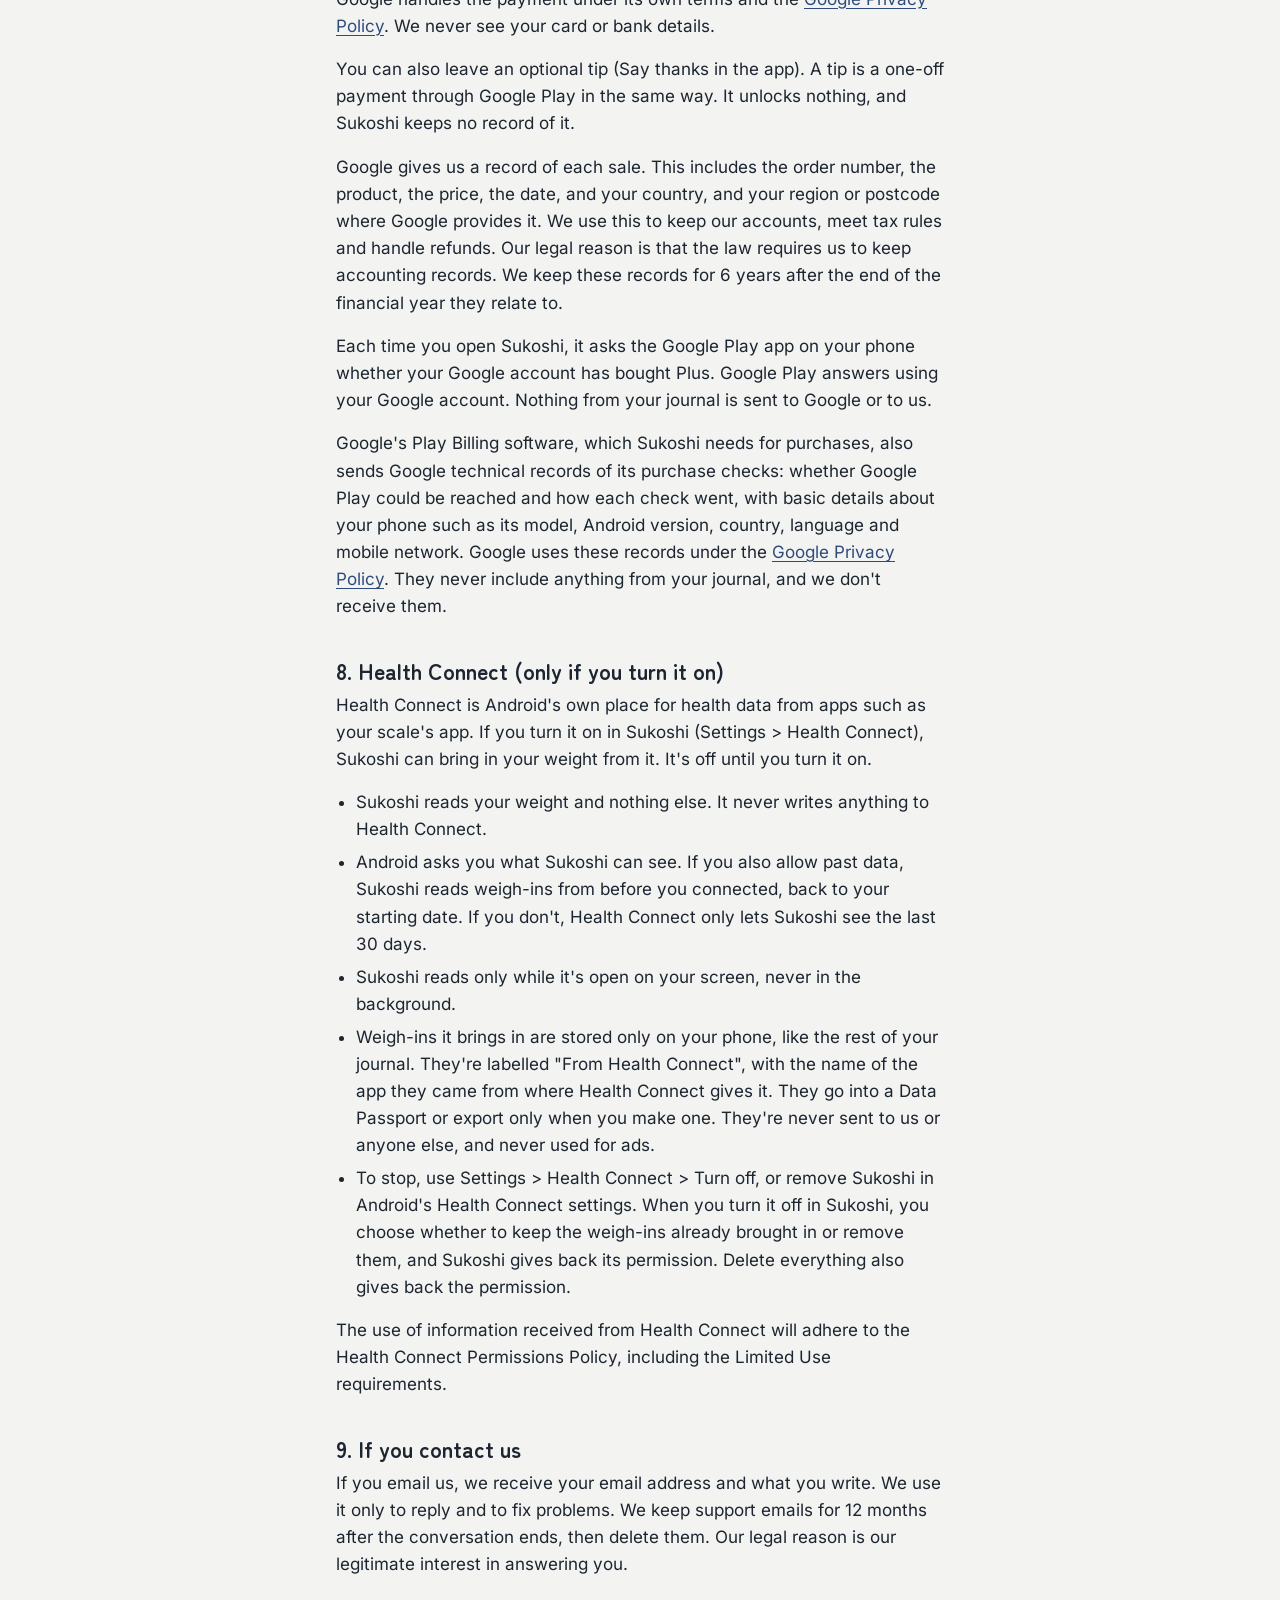
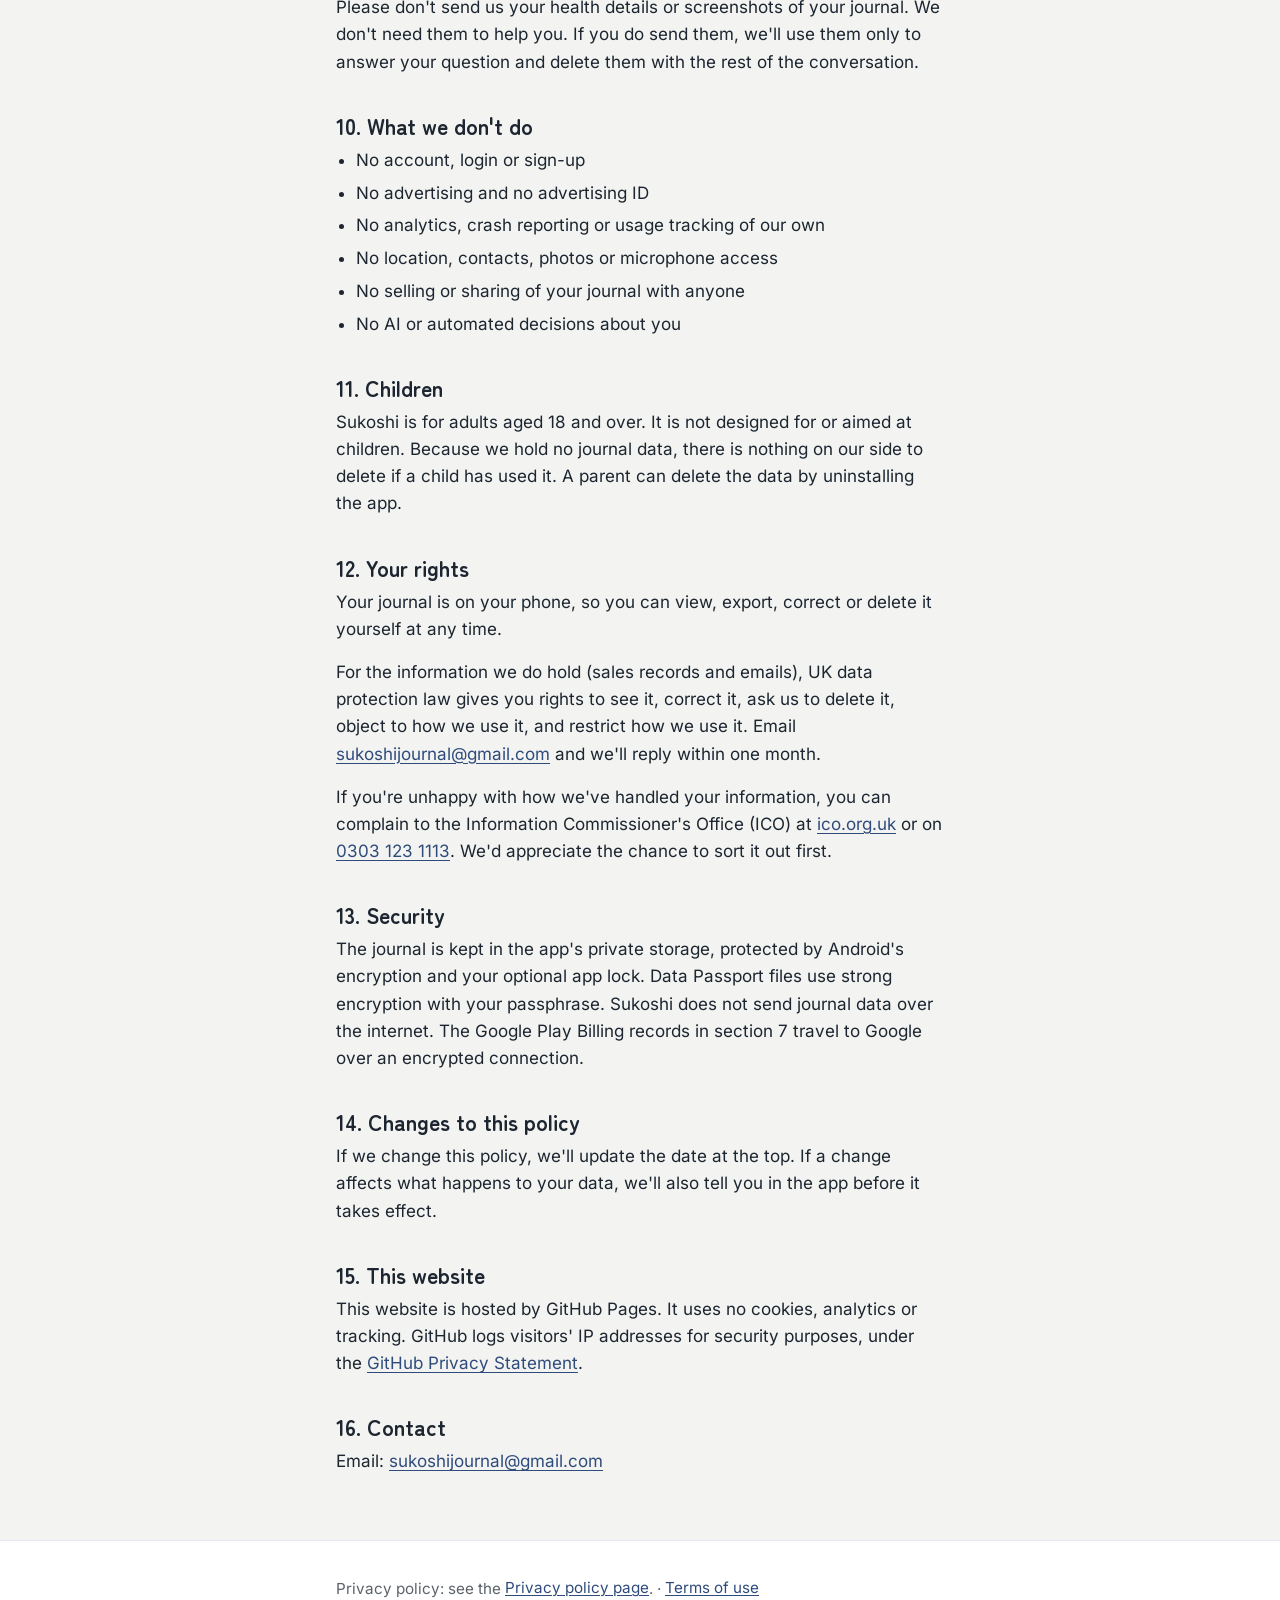
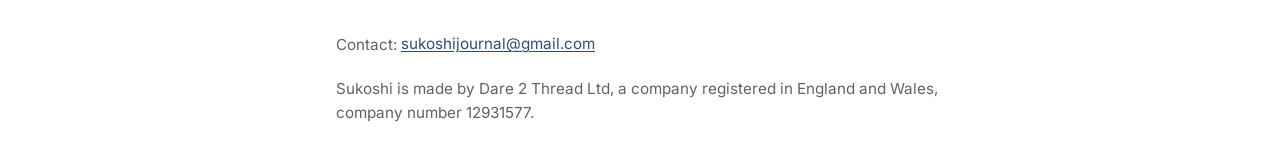
==== commit 5f37d63e: "Welcome page; Welcome link in every menu; company address removed" ====
--- a/privacy-policy.html
+++ b/privacy-policy.html
@@ -17,6 +17,7 @@
       <a class="brand" href="index.html"><img src="assets/sukoshi-mark.svg" alt="" width="36" height="36">Sukoshi <span class="jp" lang="ja">少し</span></a>
       <nav class="site-nav" aria-label="Main">
         <a href="index.html">Home</a>
+        <a href="welcome.html">Welcome</a>
         <a href="privacy-policy.html" aria-current="page">Privacy policy</a>
         <a href="terms.html">Terms of use</a>
       </nav>
@@ -28,7 +29,7 @@
       <p class="effective">Effective date: 21 November 2026</p>
 
       <h2>1. Who we are</h2>
-      <p>Sukoshi is a journal app for Android. It is made by Dare 2 Thread Ltd, a company registered in England and Wales (company number 12931577), registered office 25 Beechcroft Avenue, Birmingham, England, B28 9ER, United Kingdom. In this policy, "we" and "us" means Dare 2 Thread Ltd.</p>
+      <p>Sukoshi is a journal app for Android. It is made by Dare 2 Thread Ltd, a company registered in England and Wales (company number 12931577). In this policy, "we" and "us" means Dare 2 Thread Ltd.</p>
       <p>Questions about privacy: <a href="mailto:sukoshijournal@gmail.com">sukoshijournal@gmail.com</a></p>
 
       <h2>2. The short version</h2>
@@ -142,7 +143,7 @@
     <div class="wrap">
       <p>Privacy policy: see the <a href="privacy-policy.html">Privacy policy page</a>. · <a href="terms.html">Terms of use</a></p>
       <p>Contact: <a href="mailto:sukoshijournal@gmail.com">sukoshijournal@gmail.com</a></p>
-      <p>Sukoshi is made by Dare 2 Thread Ltd, a company registered in England and Wales, company number 12931577. Registered office: 25 Beechcroft Avenue, Birmingham, England, B28 9ER.</p>
+      <p>Sukoshi is made by Dare 2 Thread Ltd, a company registered in England and Wales, company number 12931577.</p>
     </div>
   </footer>
 </body>
--- a/assets/site.css
+++ b/assets/site.css
@@ -117,7 +117,7 @@
   display: inline-flex;
   align-items: center;
   min-height: var(--touch);
-  padding: 0 0.75rem;
+  padding: 0 0.5rem;
   border-radius: var(--radius);
   color: var(--ai-indigo);
   font-weight: 600;
